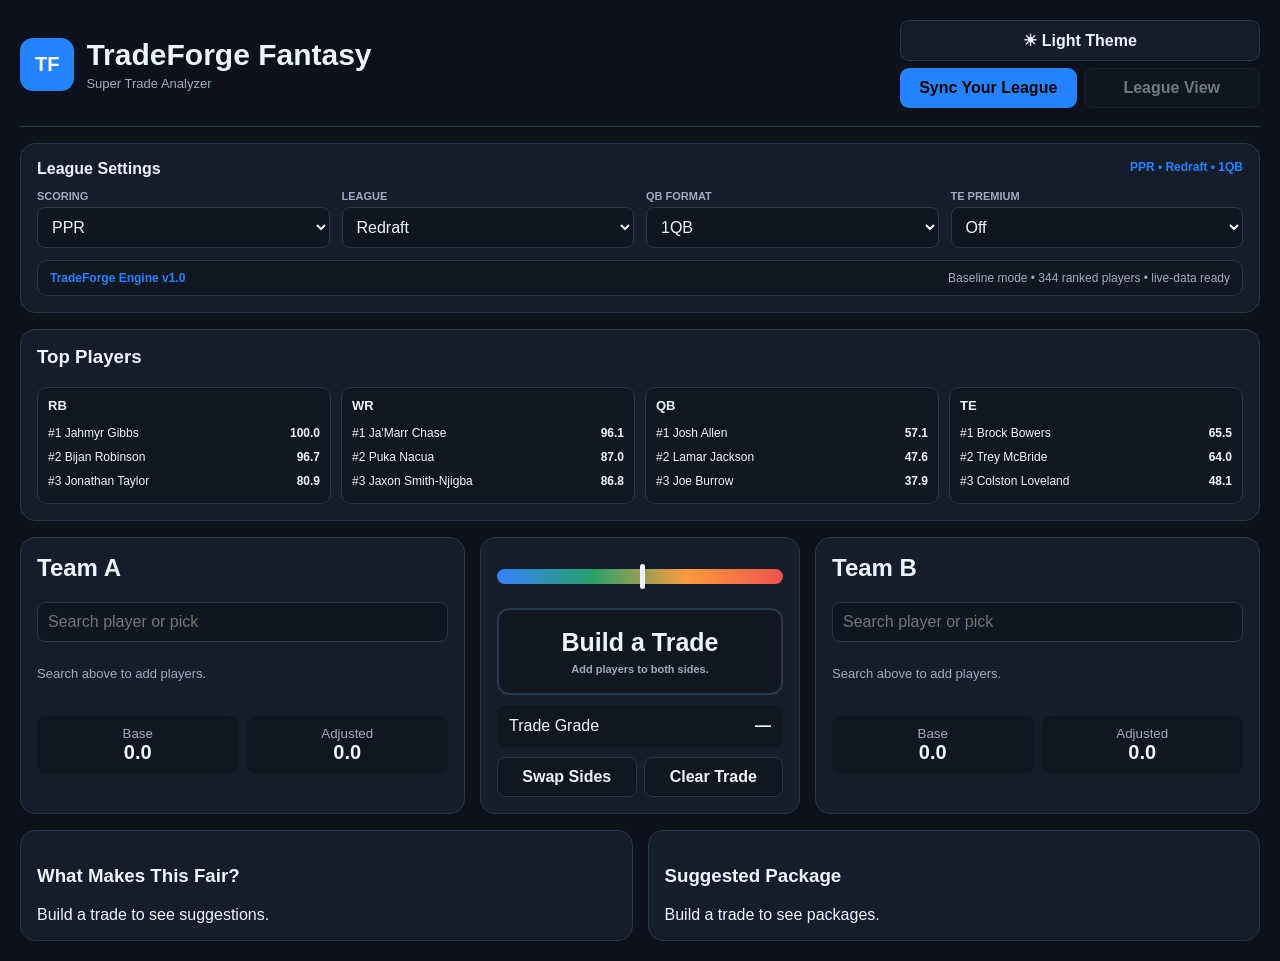
==== my-folder/index.html @ 47eb1f1d "Rename index.html to my-folder/index.html" ====
<!DOCTYPE html>
<html lang="en" data-theme="dark">
<head>
<meta charset="UTF-8">
<meta name="viewport" content="width=device-width,initial-scale=1">
<title>TradeForge Fantasy</title>

<style>
*{box-sizing:border-box}
:root{--bg:#f4f7fb;--card:#fff;--card2:#eef3f9;--text:#142033;--muted:#68778c;--border:#d8e1ee;--blue:#1976ff;--input:#fff;--sync:#fff}
html[data-theme="dark"]{--bg:#0c111b;--card:#151d2a;--card2:#101722;--text:#eef4ff;--muted:#9eabc0;--border:#29364b;--blue:#2583ff;--input:#0f1622;--sync:#000}
body{margin:0;background:var(--bg);color:var(--text);font-family:Arial,sans-serif}
button,input,select{font:inherit}
button{cursor:pointer}
.wrap{max-width:1400px;margin:auto;padding:20px}
header{display:flex;justify-content:space-between;align-items:center;border-bottom:1px solid var(--border);padding-bottom:18px}
.brand{display:flex;align-items:center;gap:12px}
.logo{background:var(--blue);color:#fff;font-weight:900;font-size:20px;padding:15px;border-radius:13px}
h1{margin:0;font-size:30px}
.sub{color:var(--muted);font-size:13px;margin-top:4px}
.header-buttons{display:flex;flex-direction:column;gap:7px;width:360px}
.header-buttons button{padding:10px;border-radius:9px;font-weight:800}
.sync-actions{display:grid;grid-template-columns:1fr 1fr;gap:7px}
#theme-toggle{background:var(--card);color:var(--text);border:1px solid var(--border)}
#sync-button{background:var(--blue);color:var(--sync);border:0}
#league-view-button{background:var(--card);color:var(--text);border:1px solid var(--border)}
#league-view-button:disabled{opacity:.45;cursor:not-allowed}
.card,.team,.result-card{background:var(--card);border:1px solid var(--border);border-radius:15px;padding:16px;margin-top:16px}
.settings{display:grid;grid-template-columns:repeat(4,1fr);gap:12px}
.setting{display:flex;flex-direction:column;gap:5px}
.setting span{font-size:11px;font-weight:800;color:var(--muted)}
select,input{width:100%;padding:10px;border-radius:8px;border:1px solid var(--border);background:var(--input);color:var(--text)}
.settings-title{display:flex;justify-content:space-between;margin-bottom:12px;font-weight:900}
#mode-label{color:var(--blue);font-size:12px}
.engine-strip{display:flex;justify-content:space-between;gap:12px;align-items:center;margin-top:12px;padding:10px 12px;border:1px solid var(--border);border-radius:10px;background:var(--card2);font-size:12px}
.engine-strip strong{color:var(--blue)}
.engine-strip span{color:var(--muted);text-align:right}
.top-grid{display:grid;grid-template-columns:repeat(4,1fr);gap:10px}
.top-box{background:var(--card2);border:1px solid var(--border);border-radius:10px;padding:10px}
.top-box h3{margin:0 0 8px;font-size:13px}
.top-row{display:flex;justify-content:space-between;font-size:12px;padding:5px 0}
.trade-grid{display:grid;grid-template-columns:1fr 320px 1fr;gap:15px;margin-top:16px}
.team{margin-top:0}
.team h2{margin-top:0}
.search-wrap{position:relative}
.results{display:none;position:absolute;left:0;right:0;top:46px;background:var(--card);border:1px solid var(--border);border-radius:9px;z-index:20;max-height:320px;overflow:auto}
.results.show{display:block}
.result-item{padding:9px;border-bottom:1px solid var(--border);cursor:pointer;display:flex;justify-content:space-between;gap:10px}
.result-item:hover{background:var(--card2)}
.player{display:grid;grid-template-columns:1fr auto auto;gap:8px;align-items:center;padding:10px 0;border-bottom:1px solid var(--border)}
.player small,.roster-player small{display:block;color:var(--muted);margin-top:3px}
.remove{border:1px solid var(--border);background:var(--card2);color:var(--text);border-radius:6px}
.totals{display:grid;grid-template-columns:1fr 1fr;gap:8px;margin-top:15px}
.total{background:var(--card2);padding:10px;border-radius:9px;text-align:center}
.total small{display:block;color:var(--muted)}
.total strong{font-size:20px}
.result-card{margin-top:0}
.meter{height:15px;background:linear-gradient(90deg,#3380ff,#26a269,#ff9b3d,#ef5350);border-radius:20px;position:relative;margin:15px 0 24px}
#marker{position:absolute;width:5px;height:25px;background:var(--text);top:-5px;left:50%;border-radius:3px;transition:.2s}
#verdict{padding:18px;text-align:center;font-size:25px;font-weight:900;border:2px solid var(--border);border-radius:12px;background:var(--card2)}
#verdict small{display:block;font-size:11px;color:var(--muted);margin-top:6px}
#verdict.fair{border-color:#22a06b}
#verdict.slight{border-color:#e3a008}
#verdict.adv{border-color:#e87722}
#verdict.major{border-color:#d64545}
.grade{display:flex;justify-content:space-between;padding:12px;background:var(--card2);border-radius:9px;margin-top:10px}
.actions{display:grid;grid-template-columns:1fr 1fr;gap:7px;margin-top:10px}
.actions button,.close{padding:10px;border-radius:8px;border:1px solid var(--border);background:var(--card2);color:var(--text);font-weight:800}
.analysis{display:grid;grid-template-columns:1fr 1fr;gap:15px}
.suggestion{background:var(--card2);border:1px solid var(--border);border-radius:8px;padding:9px;margin-top:7px;font-size:12px}
#sleeper-bar{display:none;border-color:var(--blue)}
.sync-grid{display:grid;grid-template-columns:1fr 1fr;gap:10px;margin-top:12px}
.primary{background:var(--blue);color:#fff;border:0;width:100%;margin-top:10px;padding:10px;border-radius:8px;font-weight:800}
.modal-bg{display:none;position:fixed;inset:0;background:#000b;z-index:100;align-items:center;justify-content:center;padding:15px}
.modal-bg.show{display:flex}
.modal{width:min(550px,100%);background:var(--card);padding:20px;border-radius:15px}
.modal-head{display:flex;justify-content:space-between;gap:10px}
.modal h2{margin-top:0}
#league-wrap{display:none;margin-top:12px}
#status{font-size:12px;color:var(--muted);margin-top:10px}
.page-hidden{display:none!important}
.league-toolbar{display:flex;justify-content:space-between;align-items:center;gap:15px;margin-bottom:16px}
.league-toolbar h2{margin:0}
.league-view-grid{display:grid;grid-template-columns:1fr 1fr;gap:16px}
.roster-card{background:var(--card2);border:1px solid var(--border);border-radius:14px;padding:16px}
.roster-title{display:flex;justify-content:space-between;gap:10px;align-items:flex-start;padding-bottom:12px;border-bottom:1px solid var(--border)}
.roster-title h3{margin:4px 0 0}
.roster-meta{color:var(--muted);font-size:12px}
.roster-list{margin-top:8px}
.roster-player{display:grid;grid-template-columns:1fr auto;gap:10px;align-items:center;padding:11px 0;border-bottom:1px solid var(--border)}
.roster-player:last-child{border-bottom:0}
.roster-value{font-weight:900}
.not-valued{font-size:10px;color:var(--muted)}

@media(max-width:900px){
.trade-grid{grid-template-columns:1fr}
.top-grid,.settings{grid-template-columns:1fr 1fr}
}

@media(max-width:550px){
header{display:block}
.header-buttons{width:100%;margin-top:15px}
.top-grid,.settings,.analysis,.sync-grid,.league-view-grid{grid-template-columns:1fr}
.league-toolbar{display:block}
.league-toolbar button{width:100%;margin-top:12px}
}
</style>
</head>

<body>
<div class="wrap">

<header>
<div class="brand">
<div class="logo">TF</div>
<div>
<h1>TradeForge Fantasy</h1>
<div class="sub">Super Trade Analyzer</div>
</div>
</div>

<div class="header-buttons">
<button id="theme-toggle">☀ Light Theme</button>
<div class="sync-actions">
<button id="sync-button">Sync Your League</button>
<button id="league-view-button" disabled>League View</button>
</div>
</div>
</header>

<main id="analyzer-page">

<section class="card">

<div class="settings-title">
<span>League Settings</span>
<span id="mode-label"></span>
</div>

<div class="settings">

<label class="setting">
<span>SCORING</span>
<select id="scoring">
<option value="ppr">PPR</option>
<option value="half">0.5 PPR</option>
<option value="standard">No PPR</option>
</select>
</label>

<label class="setting">
<span>LEAGUE</span>
<select id="league">
<option value="redraft">Redraft</option>
<option value="keeper">Keeper</option>
<option value="dynasty">Dynasty</option>
</select>
</label>

<label class="setting">
<span>QB FORMAT</span>
<select id="qb">
<option value="oneqb">1QB</option>
<option value="superflex">Superflex</option>
</select>
</label>

<label class="setting">
<span>TE PREMIUM</span>
<select id="tep">
<option value="off">Off</option>
<option value="half">+0.5 PPR</option>
<option value="full">+1.0 PPR</option>
</select>
</label>

</div>

<div class="engine-strip">
<strong>TradeForge Engine v1.0</strong>
<span id="engine-status">Baseline mode</span>
</div>

</section>

<section id="sleeper-bar" class="card">

<strong id="sleeper-name">Sleeper League</strong>
<div id="sleeper-info" class="sub"></div>

<div class="sync-grid">

<label class="setting">
<span>TEAM A ROSTER</span>
<select id="roster-a"></select>
</label>

<label class="setting">
<span>TEAM B ROSTER</span>
<select id="roster-b"></select>
</label>

</div>

<button id="disconnect" class="close" style="margin-top:10px">
Disconnect Sleeper
</button>

</section>

<section class="card">

<h3 style="margin-top:0">Top Players</h3>

<div class="top-grid">
<div class="top-box"><h3>RB</h3><div id="top-rb"></div></div>
<div class="top-box"><h3>WR</h3><div id="top-wr"></div></div>
<div class="top-box"><h3>QB</h3><div id="top-qb"></div></div>
<div class="top-box"><h3>TE</h3><div id="top-te"></div></div>
</div>

</section>

<div class="trade-grid">

<section class="team">

<h2>Team A</h2>

<div class="search-wrap">
<input id="search-a" placeholder="Search player or pick" autocomplete="off">
<div id="results-a" class="results"></div>
</div>

<div id="team-a"></div>

<div class="totals">
<div class="total">
<small>Base</small>
<strong id="base-a">0.0</strong>
</div>

<div class="total">
<small>Adjusted</small>
<strong id="adj-a">0.0</strong>
</div>
</div>

</section>

<section class="result-card">

<div class="meter">
<div id="marker"></div>
</div>

<div id="verdict">
Build a Trade
<small>Add players to both sides.</small>
</div>

<div class="grade">
<span>Trade Grade</span>
<strong id="grade">—</strong>
</div>

<div class="actions">
<button id="swap">Swap Sides</button>
<button id="clear">Clear Trade</button>
</div>

</section>

<section class="team">

<h2>Team B</h2>

<div class="search-wrap">
<input id="search-b" placeholder="Search player or pick" autocomplete="off">
<div id="results-b" class="results"></div>
</div>

<div id="team-b"></div>

<div class="totals">
<div class="total">
<small>Base</small>
<strong id="base-b">0.0</strong>
</div>

<div class="total">
<small>Adjusted</small>
<strong id="adj-b">0.0</strong>
</div>
</div>

</section>

</div>

<div class="analysis">

<section class="card">
<h3>What Makes This Fair?</h3>
<div id="fair">Build a trade to see suggestions.</div>
</section>

<section class="card">
<h3>Suggested Package</h3>
<div id="packages">Build a trade to see packages.</div>
</section>

</div>

</main>

<main id="league-page" class="page-hidden">

<section class="card">

<div class="league-toolbar">

<div>
<h2>League View</h2>
<div id="league-page-name" class="sub"></div>
</div>

<button id="back-to-analyzer" class="close">
← Back to Trade Analyzer
</button>

</div>

<div class="league-view-grid">

<section class="roster-card">

<div class="roster-title">

<div>
<div class="roster-meta">YOUR TEAM</div>
<h3 id="my-team-name">Your Team</h3>
</div>

<div id="my-team-meta" class="roster-meta"></div>

</div>

<div id="my-team-roster" class="roster-list"></div>

</section>

<section class="roster-card">

<label class="setting">
<span>COMPARE WITH TEAM</span>
<select id="opponent-select"></select>
</label>

<div class="roster-title" style="margin-top:15px">

<div>
<div class="roster-meta">OTHER TEAM</div>
<h3 id="opponent-team-name">Team</h3>
</div>

<div id="opponent-team-meta" class="roster-meta"></div>

</div>

<div id="opponent-team-roster" class="roster-list"></div>

</section>

</div>

</section>

</main>

</div>

<div id="modal" class="modal-bg">

<div class="modal">

<div class="modal-head">

<div>
<h2>Sync Your Sleeper League</h2>
<div class="sub">
Enter your Sleeper username. No password is needed.
</div>
</div>

<button id="modal-close" class="close">×</button>

</div>

<input
id="username"
placeholder="Sleeper username"
autocomplete="off"
>

<button id="find-leagues" class="primary">
Find My Leagues
</button>

<div id="league-wrap">

<select id="league-picker"></select>

<button id="connect-league" class="primary">
Sync Selected League
</button>

</div>

<div id="status" aria-live="polite"></div>

</div>

</div>

<script>

let teamA=[];
let teamB=[];

let scoringMode="ppr";
let leagueMode="redraft";
let qbMode="oneqb";
let tePremiumMode="off";

let sleeperUser=null;
let syncedLeague=null;
let syncedRosters=[];
let syncedUsers=[];
let sleeperPlayers={};
let rosterA="";
let rosterB="";

let sleeperTrendMarket={};
let sleeperIdByName={};

const SUPERSTAR_FACTOR=1.25;

const PACKAGE_WEIGHTS=[
1.00,
0.95,
0.90,
0.85,
0.80,
0.80,
0.80,
0.80
];

const multipliers={
RB:{ppr:1,half:.98,standard:.95},
WR:{ppr:1,half:.96,standard:.91},
TE:{ppr:1,half:.95,standard:.89},
QB:{ppr:1,half:1,standard:1},
K:{ppr:1,half:1,standard:1},
DST:{ppr:1,half:1,standard:1}
};


/* =========================================================
   PLAYER DATABASE
   ========================================================= */

const playerDatabase = [

{ rank: 1, pos: "RB", name: "Jahmyr Gibbs", redraft: 100.0, keeper: 100.0, dynasty: 100.0 },
{ rank: 2, pos: "RB", name: "Bijan Robinson", redraft: 96.7, keeper: 97.9, dynasty: 100.0 },
{ rank: 3, pos: "WR", name: "Ja'Marr Chase", redraft: 96.1, keeper: 96.7, dynasty: 97.7 },
{ rank: 4, pos: "WR", name: "Puka Nacua", redraft: 87.0, keeper: 83.4, dynasty: 76.8 },
{ rank: 5, pos: "WR", name: "Jaxon Smith-Njigba", redraft: 86.8, keeper: 88.0, dynasty: 90.1 },
{ rank: 6, pos: "WR", name: "Amon-Ra St. Brown", redraft: 86.2, keeper: 81.6, dynasty: 73.0 },
{ rank: 7, pos: "RB", name: "Jonathan Taylor", redraft: 80.9, keeper: 72.3, dynasty: 56.4 },
{ rank: 8, pos: "RB", name: "Christian McCaffrey", redraft: 80.4, keeper: 67.9, dynasty: 44.8 },
{ rank: 9, pos: "WR", name: "CeeDee Lamb", redraft: 78.0, keeper: 72.3, dynasty: 61.7 },
{ rank: 10, pos: "WR", name: "Justin Jefferson", redraft: 77.8, keeper: 72.8, dynasty: 63.4 },
{ rank: 11, pos: "RB", name: "James Cook III", redraft: 73.4, keeper: 67.8, dynasty: 57.4 },
{ rank: 12, pos: "RB", name: "Chase Brown", redraft: 73.0, keeper: 64.6, dynasty: 49.0 },
{ rank: 13, pos: "RB", name: "Ashton Jeanty", redraft: 70.5, keeper: 68.0, dynasty: 63.5 },
{ rank: 14, pos: "RB", name: "Kenneth Walker III", redraft: 69.0, keeper: 62.6, dynasty: 50.7 },
{ rank: 15, pos: "RB", name: "De'Von Achane", redraft: 66.4, keeper: 63.8, dynasty: 58.9 },
{ rank: 16, pos: "RB", name: "Saquon Barkley", redraft: 66.3, keeper: 58.4, dynasty: 43.6 },
{ rank: 17, pos: "RB", name: "Omarion Hampton", redraft: 65.6, keeper: 64.0, dynasty: 61.0 },
{ rank: 18, pos: "TE", name: "Brock Bowers", redraft: 65.5, keeper: 67.5, dynasty: 71.1 },
{ rank: 19, pos: "WR", name: "Drake London", redraft: 64.2, keeper: 61.0, dynasty: 55.1 },
{ rank: 20, pos: "TE", name: "Trey McBride", redraft: 64.0, keeper: 63.4, dynasty: 62.4 },
{ rank: 21, pos: "RB", name: "Derrick Henry", redraft: 63.5, keeper: 51.5, dynasty: 29.1 },
{ rank: 22, pos: "WR", name: "Nico Collins", redraft: 62.4, keeper: 57.3, dynasty: 47.9 },
{ rank: 23, pos: "WR", name: "George Pickens", redraft: 62.0, keeper: 58.3, dynasty: 51.4 },
{ rank: 24, pos: "WR", name: "Chris Olave", redraft: 60.3, keeper: 55.9, dynasty: 47.8 },
{ rank: 25, pos: "WR", name: "Malik Nabers", redraft: 57.7, keeper: 59.6, dynasty: 63.0 },
{ rank: 26, pos: "WR", name: "DeVonta Smith", redraft: 57.3, keeper: 53.3, dynasty: 45.8 },
{ rank: 27, pos: "QB", name: "Josh Allen", redraft: 57.1, keeper: 59.1, dynasty: 62.7 },
{ rank: 28, pos: "WR", name: "Zay Flowers", redraft: 56.6, keeper: 53.0, dynasty: 46.3 },
{ rank: 29, pos: "RB", name: "Jeremiyah Love", redraft: 54.9, keeper: 57.5, dynasty: 62.2 },
{ rank: 30, pos: "WR", name: "Rashee Rice", redraft: 53.1, keeper: 45.9, dynasty: 32.5 },
{ rank: 31, pos: "RB", name: "Javonte Williams", redraft: 52.7, keeper: 45.7, dynasty: 32.8 },
{ rank: 32, pos: "RB", name: "Breece Hall", redraft: 51.6, keeper: 49.7, dynasty: 46.1 },
{ rank: 33, pos: "WR", name: "A.J. Brown", redraft: 49.9, keeper: 43.8, dynasty: 32.5 },
{ rank: 34, pos: "RB", name: "Kyren Williams", redraft: 49.5, keeper: 43.4, dynasty: 32.0 },
{ rank: 35, pos: "WR", name: "Ladd McConkey", redraft: 49.3, keeper: 48.3, dynasty: 46.4 },
{ rank: 36, pos: "WR", name: "Tee Higgins", redraft: 48.9, keeper: 43.5, dynasty: 33.6 },
{ rank: 37, pos: "RB", name: "Travis Etienne Jr.", redraft: 48.7, keeper: 41.1, dynasty: 27.1 },
{ rank: 38, pos: "WR", name: "Garrett Wilson", redraft: 48.2, keeper: 47.5, dynasty: 46.1 },
{ rank: 39, pos: "WR", name: "Emeka Egbuka", redraft: 48.2, keeper: 48.6, dynasty: 49.3 },
{ rank: 40, pos: "TE", name: "Colston Loveland", redraft: 48.1, keeper: 49.4, dynasty: 51.7 },
{ rank: 41, pos: "WR", name: "Tetairoa McMillan", redraft: 48.0, keeper: 48.4, dynasty: 49.1 },
{ rank: 42, pos: "QB", name: "Lamar Jackson", redraft: 47.6, keeper: 47.0, dynasty: 45.9 },
{ rank: 43, pos: "RB", name: "D'Andre Swift", redraft: 44.5, keeper: 38.8, dynasty: 28.2 },
{ rank: 44, pos: "RB", name: "Cam Skattebo", redraft: 43.6, keeper: 39.2, dynasty: 31.1 },
{ rank: 45, pos: "WR", name: "Jaylen Waddle", redraft: 43.5, keeper: 39.9, dynasty: 33.2 },
{ rank: 46, pos: "WR", name: "Luther Burden III", redraft: 42.2, keeper: 43.4, dynasty: 45.7 },
{ rank: 47, pos: "WR", name: "DJ Moore", redraft: 41.2, keeper: 35.2, dynasty: 24.2 },
{ rank: 48, pos: "TE", name: "Tyler Warren", redraft: 41.0, keeper: 42.9, dynasty: 46.5 },
{ rank: 49, pos: "RB", name: "Bucky Irving", redraft: 40.7, keeper: 37.2, dynasty: 30.7 },
{ rank: 50, pos: "RB", name: "David Montgomery", redraft: 40.3, keeper: 33.6, dynasty: 21.3 },
{ rank: 51, pos: "RB", name: "Quinshon Judkins", redraft: 39.3, keeper: 40.3, dynasty: 42.2 },
{ rank: 52, pos: "QB", name: "Joe Burrow", redraft: 37.9, keeper: 39.6, dynasty: 42.7 },
{ rank: 53, pos: "WR", name: "Christian Watson", redraft: 37.8, keeper: 34.3, dynasty: 27.9 },
{ rank: 54, pos: "WR", name: "Davante Adams", redraft: 37.5, keeper: 30.5, dynasty: 17.4 },
{ rank: 55, pos: "WR", name: "Jameson Williams", redraft: 37.4, keeper: 35.1, dynasty: 30.8 },
{ rank: 56, pos: "RB", name: "Jadarian Price", redraft: 37.3, keeper: 39.6, dynasty: 43.9 },
{ rank: 57, pos: "QB", name: "Caleb Williams", redraft: 35.7, keeper: 38.7, dynasty: 44.2 },
{ rank: 58, pos: "RB", name: "Bhayshul Tuten", redraft: 35.4, keeper: 32.1, dynasty: 26.0 },
{ rank: 59, pos: "WR", name: "Mike Evans", redraft: 35.4, keeper: 29.1, dynasty: 17.4 },
{ rank: 60, pos: "WR", name: "Parker Washington", redraft: 34.6, keeper: 34.1, dynasty: 33.3 },
{ rank: 61, pos: "WR", name: "Rome Odunze", redraft: 34.6, keeper: 34.3, dynasty: 33.8 },
{ rank: 62, pos: "QB", name: "Drake Maye", redraft: 34.0, keeper: 38.6, dynasty: 47.2 },
{ rank: 63, pos: "QB", name: "Jalen Hurts", redraft: 33.9, keeper: 32.5, dynasty: 29.8 },
{ rank: 64, pos: "WR", name: "Terry McLaurin", redraft: 33.6, keeper: 27.8, dynasty: 16.9 },
{ rank: 65, pos: "QB", name: "Jayden Daniels", redraft: 33.4, keeper: 34.9, dynasty: 37.8 },
{ rank: 66, pos: "TE", name: "Tucker Kraft", redraft: 33.0, keeper: 33.0, dynasty: 33.0 },
{ rank: 67, pos: "WR", name: "Carnell Tate", redraft: 31.6, keeper: 35.9, dynasty: 43.9 },
{ rank: 68, pos: "WR", name: "Marvin Harrison Jr.", redraft: 31.4, keeper: 30.0, dynasty: 27.3 },
{ rank: 69, pos: "RB", name: "TreVeyon Henderson", redraft: 30.6, keeper: 30.4, dynasty: 29.9 },
{ rank: 70, pos: "QB", name: "Justin Herbert", redraft: 30.1, keeper: 31.9, dynasty: 35.3 },
{ rank: 71, pos: "RB", name: "Rhamondre Stevenson", redraft: 29.0, keeper: 25.2, dynasty: 18.2 },
{ rank: 72, pos: "QB", name: "Trevor Lawrence", redraft: 28.4, keeper: 30.6, dynasty: 34.6 },
{ rank: 73, pos: "RB", name: "Josh Jacobs", redraft: 28.0, keeper: 23.2, dynasty: 14.2 },
{ rank: 74, pos: "TE", name: "Sam LaPorta", redraft: 27.8, keeper: 27.5, dynasty: 26.9 },
{ rank: 75, pos: "QB", name: "Dak Prescott", redraft: 27.8, keeper: 26.2, dynasty: 23.1 },
{ rank: 76, pos: "QB", name: "Jaxson Dart", redraft: 27.7, keeper: 28.5, dynasty: 30.0 },
{ rank: 77, pos: "TE", name: "George Kittle", redraft: 27.6, keeper: 23.6, dynasty: 16.3 },
{ rank: 78, pos: "WR", name: "Brian Thomas Jr.", redraft: 27.5, keeper: 26.9, dynasty: 25.8 },
{ rank: 79, pos: "WR", name: "Wan'Dale Robinson", redraft: 27.5, keeper: 23.6, dynasty: 16.5 },
{ rank: 80, pos: "RB", name: "Jaylen Warren", redraft: 27.4, keeper: 23.5, dynasty: 16.4 },
{ rank: 81, pos: "TE", name: "Kyle Pitts Sr.", redraft: 27.1, keeper: 26.1, dynasty: 24.1 },
{ rank: 82, pos: "TE", name: "Isaiah Likely", redraft: 26.6, keeper: 24.2, dynasty: 19.8 },
{ rank: 83, pos: "WR", name: "De'Zhaun Stribling", redraft: 26.5, keeper: 24.6, dynasty: 21.0 },
{ rank: 84, pos: "WR", name: "Chris Godwin Jr.", redraft: 26.3, keeper: 22.6, dynasty: 15.6 },
{ rank: 85, pos: "WR", name: "Jakobi Meyers", redraft: 26.1, keeper: 21.6, dynasty: 13.2 },
{ rank: 86, pos: "WR", name: "DK Metcalf", redraft: 25.9, keeper: 22.9, dynasty: 17.2 },
{ rank: 87, pos: "TE", name: "Harold Fannin Jr.", redraft: 25.9, keeper: 26.7, dynasty: 28.2 },
{ rank: 88, pos: "WR", name: "Makai Lemon", redraft: 25.5, keeper: 26.4, dynasty: 28.1 },
{ rank: 89, pos: "WR", name: "Alec Pierce", redraft: 25.4, keeper: 23.8, dynasty: 20.8 },
{ rank: 90, pos: "WR", name: "Rashid Shaheed", redraft: 25.1, keeper: 20.6, dynasty: 12.1 },
{ rank: 91, pos: "QB", name: "Bo Nix", redraft: 25.0, keeper: 26.2, dynasty: 28.3 },
{ rank: 92, pos: "WR", name: "Jayden Reed", redraft: 24.4, keeper: 21.6, dynasty: 16.4 },
{ rank: 93, pos: "RB", name: "Zach Charbonnet", redraft: 24.3, keeper: 21.4, dynasty: 16.1 },
{ rank: 94, pos: "WR", name: "Quentin Johnston", redraft: 24.2, keeper: 21.9, dynasty: 17.7 },
{ rank: 95, pos: "WR", name: "Matthew Golden", redraft: 24.1, keeper: 23.4, dynasty: 22.0 },
{ rank: 96, pos: "WR", name: "Jordan Addison", redraft: 23.9, keeper: 22.4, dynasty: 19.7 },
{ rank: 97, pos: "WR", name: "Romeo Doubs", redraft: 23.8, keeper: 20.2, dynasty: 13.6 },
{ rank: 98, pos: "TE", name: "Dalton Kincaid", redraft: 23.5, keeper: 21.5, dynasty: 17.9 },
{ rank: 99, pos: "QB", name: "Brock Purdy", redraft: 23.5, keeper: 25.0, dynasty: 27.8 },
{ rank: 100, pos: "TE", name: "Jake Ferguson", redraft: 23.4, keeper: 20.2, dynasty: 14.4 },
{ rank: 101, pos: "WR", name: "Josh Downs", redraft: 23.1, keeper: 21.2, dynasty: 17.7 },
{ rank: 102, pos: "RB", name: "Jordan Mason", redraft: 23.1, keeper: 20.0, dynasty: 14.3 },
{ rank: 103, pos: "WR", name: "Stefon Diggs", redraft: 22.9, keeper: 19.1, dynasty: 12.1 },
{ rank: 104, pos: "WR", name: "Courtland Sutton", redraft: 22.9, keeper: 20.0, dynasty: 14.6 },
{ rank: 105, pos: "WR", name: "KC Concepcion Jr.", redraft: 22.9, keeper: 24.6, dynasty: 27.9 },
{ rank: 106, pos: "QB", name: "Patrick Mahomes", redraft: 22.9, keeper: 24.7, dynasty: 28.0 },
{ rank: 107, pos: "RB", name: "Blake Corum", redraft: 22.8, keeper: 21.6, dynasty: 19.4 },
{ rank: 108, pos: "WR", name: "Denzel Boston", redraft: 22.3, keeper: 21.1, dynasty: 19.0 },
{ rank: 109, pos: "WR", name: "Jalen McMillan", redraft: 21.8, keeper: 18.9, dynasty: 13.5 },
{ rank: 110, pos: "RB", name: "Jonathon Brooks", redraft: 21.7, keeper: 20.7, dynasty: 18.9 },
{ rank: 111, pos: "WR", name: "Michael Pittman Jr.", redraft: 21.7, keeper: 19.7, dynasty: 16.1 },
{ rank: 112, pos: "WR", name: "Xavier Worthy", redraft: 21.6, keeper: 19.3, dynasty: 14.9 },
{ rank: 113, pos: "RB", name: "Chuba Hubbard", redraft: 21.5, keeper: 19.9, dynasty: 16.9 },
{ rank: 114, pos: "RB", name: "RJ Harvey", redraft: 21.5, keeper: 19.9, dynasty: 16.9 },
{ rank: 115, pos: "WR", name: "Jordyn Tyson", redraft: 21.5, keeper: 24.8, dynasty: 31.0 },
{ rank: 116, pos: "QB", name: "Jordan Love", redraft: 21.5, keeper: 22.4, dynasty: 24.2 },
{ rank: 117, pos: "RB", name: "Tony Pollard", redraft: 20.7, keeper: 17.8, dynasty: 12.3 },
{ rank: 118, pos: "QB", name: "Jared Goff", redraft: 20.6, keeper: 20.1, dynasty: 19.3 },
{ rank: 119, pos: "RB", name: "Kenny Gainwell", redraft: 20.4, keeper: 17.9, dynasty: 13.4 },
{ rank: 120, pos: "QB", name: "Matthew Stafford", redraft: 20.1, keeper: 17.8, dynasty: 13.6 },
{ rank: 121, pos: "QB", name: "Baker Mayfield", redraft: 20.1, keeper: 19.9, dynasty: 19.4 },
{ rank: 122, pos: "RB", name: "Rico Dowdle", redraft: 19.5, keeper: 18.0, dynasty: 15.1 },
{ rank: 123, pos: "WR", name: "Michael Wilson", redraft: 18.5, keeper: 19.7, dynasty: 21.9 },
{ rank: 124, pos: "RB", name: "MarShawn Lloyd", redraft: 18.3, keeper: 17.0, dynasty: 14.6 },
{ rank: 125, pos: "TE", name: "T.J. Hockenson", redraft: 17.8, keeper: 15.6, dynasty: 11.6 },
{ rank: 126, pos: "RB", name: "Jacory Croskey-Merritt", redraft: 17.6, keeper: 17.3, dynasty: 16.8 },
{ rank: 127, pos: "TE", name: "Dallas Goedert", redraft: 17.2, keeper: 15.7, dynasty: 12.8 },
{ rank: 128, pos: "RB", name: "Rachaad White", redraft: 17.1, keeper: 15.3, dynasty: 11.9 },
{ rank: 129, pos: "RB", name: "J.K. Dobbins", redraft: 16.9, keeper: 16.2, dynasty: 14.8 },
{ rank: 130, pos: "QB", name: "C.J. Stroud", redraft: 16.4, keeper: 17.1, dynasty: 18.5 },
{ rank: 131, pos: "WR", name: "Jalen Coker", redraft: 15.9, keeper: 17.2, dynasty: 19.6 },
{ rank: 132, pos: "RB", name: "Chris Rodriguez Jr.", redraft: 15.4, keeper: 14.2, dynasty: 11.9 },
{ rank: 133, pos: "RB", name: "Jonah Coleman", redraft: 15.0, keeper: 15.3, dynasty: 16.0 },
{ rank: 134, pos: "RB", name: "Tyler Allgeier", redraft: 14.8, keeper: 14.4, dynasty: 13.6 },
{ rank: 135, pos: "RB", name: "Kyle Monangai", redraft: 14.6, keeper: 15.8, dynasty: 17.9 },
{ rank: 136, pos: "RB", name: "Keaton Mitchell", redraft: 14.6, keeper: 13.6, dynasty: 11.8 },
{ rank: 137, pos: "QB", name: "Fernando Mendoza", redraft: 14.5, keeper: 17.9, dynasty: 24.3 },
{ rank: 138, pos: "RB", name: "Tyjae Spears", redraft: 14.4, keeper: 13.4, dynasty: 11.4 },
{ rank: 139, pos: "RB", name: "Woody Marks", redraft: 12.8, keeper: 12.9, dynasty: 13.1 },
{ rank: 140, pos: "TE", name: "Juwan Johnson", redraft: 12.7, keeper: 12.6, dynasty: 12.3 },
{ rank: 141, pos: "RB", name: "Tank Bigsby", redraft: 12.0, keeper: 11.8, dynasty: 11.3 },
{ rank: 142, pos: "TE", name: "Travis Kelce", redraft: 11.6, keeper: 11.5, dynasty: 11.2 },
{ rank: 143, pos: "RB", name: "Emmett Johnson", redraft: 11.6, keeper: 12.2, dynasty: 13.3 },
{ rank: 144, pos: "RB", name: "Aaron Jones Sr.", redraft: 11.3, keeper: 10.8, dynasty: 9.9 },
{ rank: 145, pos: "RB", name: "Mike Washington Jr.", redraft: 11.3, keeper: 12.7, dynasty: 15.4 },
{ rank: 146, pos: "RB", name: "Kaelon Black", redraft: 11.1, keeper: 13.1, dynasty: 16.9 },
{ rank: 147, pos: "WR", name: "Adonai Mitchell", redraft: 11.1, keeper: 11.3, dynasty: 11.7 },
{ rank: 148, pos: "WR", name: "Tre Tucker", redraft: 10.9, keeper: 11.0, dynasty: 11.1 },
{ rank: 149, pos: "WR", name: "Deebo Samuel", redraft: 10.7, keeper: 10.6, dynasty: 10.3 },
{ rank: 150, pos: "WR", name: "Khalil Shakir", redraft: 10.6, keeper: 11.5, dynasty: 13.2 },
{ rank: 151, pos: "WR", name: "Jayden Higgins", redraft: 10.6, keeper: 12.0, dynasty: 13.6 },
{ rank: 152, pos: "TE", name: "Mark Andrews", redraft: 10.5, keeper: 11.0, dynasty: 12.0 },
{ rank: 153, pos: "DST", name: "Los Angeles Rams DST", redraft: 10.5, keeper: 8.9, dynasty: 5.8 },
{ rank: 154, pos: "RB", name: "Ray Davis", redraft: 10.1, keeper: 9.9, dynasty: 9.5 },
{ rank: 155, pos: "RB", name: "Brian Robinson Jr.", redraft: 10.0, keeper: 9.9, dynasty: 9.7 },
{ rank: 156, pos: "DST", name: "Houston Texans DST", redraft: 10.0, keeper: 8.4, dynasty: 5.5 },
{ rank: 157, pos: "K", name: "Brandon Aubrey", redraft: 10.0, keeper: 8.4, dynasty: 5.5 },
{ rank: 158, pos: "RB", name: "Alvin Kamara", redraft: 9.6, keeper: 8.6, dynasty: 6.8 },
{ rank: 159, pos: "DST", name: "Seattle Seahawks DST", redraft: 9.6, keeper: 8.1, dynasty: 5.3 },
{ rank: 160, pos: "QB", name: "Tyler Shough", redraft: 9.5, keeper: 13.6, dynasty: 21.2 },
{ rank: 161, pos: "DST", name: "Denver Broncos DST", redraft: 9.2, keeper: 7.8, dynasty: 5.1 },
{ rank: 162, pos: "WR", name: "Keenan Allen", redraft: 9.0, keeper: 8.1, dynasty: 6.4 },
{ rank: 163, pos: "RB", name: "Braelon Allen", redraft: 8.9, keeper: 9.9, dynasty: 11.9 },
{ rank: 164, pos: "WR", name: "Devaughn Vele", redraft: 8.8, keeper: 8.3, dynasty: 7.4 },
{ rank: 165, pos: "RB", name: "Dylan Sampson", redraft: 8.7, keeper: 9.6, dynasty: 11.3 },
{ rank: 166, pos: "WR", name: "Ricky Pearsall", redraft: 8.7, keeper: 9.2, dynasty: 9.9 },
{ rank: 167, pos: "QB", name: "Kyler Murray", redraft: 8.6, keeper: 10.2, dynasty: 13.1 },
{ rank: 168, pos: "QB", name: "Malik Willis", redraft: 8.6, keeper: 10.2, dynasty: 13.2 },
{ rank: 169, pos: "WR", name: "Kayshon Boutte", redraft: 8.6, keeper: 10.0, dynasty: 12.7 },
{ rank: 170, pos: "WR", name: "Dontayvion Wicks", redraft: 8.5, keeper: 9.6, dynasty: 11.6 },
{ rank: 171, pos: "WR", name: "Ja'Kobi Lane", redraft: 8.4, keeper: 11.1, dynasty: 16.2 },
{ rank: 172, pos: "QB", name: "Bryce Young", redraft: 8.3, keeper: 10.9, dynasty: 15.6 },
{ rank: 173, pos: "TE", name: "Terrance Ferguson", redraft: 8.2, keeper: 10.3, dynasty: 14.3 },
{ rank: 174, pos: "WR", name: "Pat Bryant", redraft: 8.0, keeper: 9.5, dynasty: 12.2 },
{ rank: 175, pos: "QB", name: "Jacoby Brissett", redraft: 8.0, keeper: 8.0, dynasty: 7.9 },
{ rank: 176, pos: "WR", name: "Tre' Harris", redraft: 7.9, keeper: 9.1, dynasty: 11.4 },
{ rank: 177, pos: "TE", name: "Hunter Henry", redraft: 7.8, keeper: 8.4, dynasty: 9.6 },
{ rank: 178, pos: "WR", name: "Ryan Flournoy", redraft: 7.7, keeper: 7.8, dynasty: 8.0 },
{ rank: 179, pos: "RB", name: "Nicholas Singleton", redraft: 7.6, keeper: 9.0, dynasty: 11.5 },
{ rank: 180, pos: "RB", name: "Najee Harris", redraft: 7.5, keeper: 7.2, dynasty: 6.6 },
{ rank: 181, pos: "K", name: "Cameron Dicker", redraft: 7.5, keeper: 6.3, dynasty: 4.1 },
{ rank: 182, pos: "WR", name: "Elijah Sarratt", redraft: 7.5, keeper: 8.4, dynasty: 9.6 },
{ rank: 183, pos: "WR", name: "Jalen Nailor", redraft: 7.4, keeper: 8.3, dynasty: 9.9 },
{ rank: 184, pos: "WR", name: "Omar Cooper Jr.", redraft: 7.3, keeper: 10.7, dynasty: 16.9 },
{ rank: 185, pos: "WR", name: "Malachi Fields", redraft: 7.2, keeper: 10.0, dynasty: 15.3 },
{ rank: 186, pos: "DST", name: "Philadelphia Eagles DST", redraft: 7.2, keeper: 6.1, dynasty: 4.0 },
{ rank: 187, pos: "QB", name: "Daniel Jones", redraft: 7.1, keeper: 9.3, dynasty: 13.3 },
{ rank: 188, pos: "TE", name: "Dalton Schultz", redraft: 6.9, keeper: 7.8, dynasty: 9.4 },
{ rank: 189, pos: "QB", name: "Sam Darnold", redraft: 6.9, keeper: 10.1, dynasty: 16.1 },
{ rank: 190, pos: "RB", name: "George Holani", redraft: 6.8, keeper: 7.0, dynasty: 7.4 },
{ rank: 191, pos: "DST", name: "Baltimore Ravens DST", redraft: 6.8, keeper: 5.7, dynasty: 3.7 },
{ rank: 192, pos: "RB", name: "Malik Davis", redraft: 6.7, keeper: 7.0, dynasty: 7.5 },
{ rank: 193, pos: "RB", name: "Demond Claiborne", redraft: 6.6, keeper: 7.6, dynasty: 9.5 },
{ rank: 194, pos: "RB", name: "Trey Benson", redraft: 6.6, keeper: 4.8, dynasty: 2.7 },
{ rank: 195, pos: "K", name: "Chris Boswell", redraft: 6.5, keeper: 5.5, dynasty: 3.6 },
{ rank: 196, pos: "WR", name: "Chris Bell", redraft: 6.3, keeper: 9.7, dynasty: 16.1 },
{ rank: 197, pos: "WR", name: "Jerry Jeudy", redraft: 6.3, keeper: 7.2, dynasty: 8.9 },
{ rank: 198, pos: "TE", name: "Kenyon Sadiq", redraft: 6.2, keeper: 11.1, dynasty: 20.1 },
{ rank: 199, pos: "TE", name: "Chig Okonkwo", redraft: 6.1, keeper: 7.8, dynasty: 11.0 },
{ rank: 200, pos: "TE", name: "David Njoku", redraft: 6.1, keeper: 6.4, dynasty: 6.8 },
{ rank: 201, pos: "TE", name: "Brenton Strange", redraft: 6.0, keeper: 8.9, dynasty: 14.3 },
{ rank: 202, pos: "K", name: "Ka'imi Fairbairn", redraft: 6.0, keeper: 5.1, dynasty: 3.3 },
{ rank: 203, pos: "TE", name: "AJ Barner", redraft: 5.9, keeper: 8.0, dynasty: 12.0 },
{ rank: 204, pos: "RB", name: "Tyrone Tracy Jr.", redraft: 5.8, keeper: 6.7, dynasty: 8.3 },
{ rank: 205, pos: "DST", name: "Green Bay Packers DST", redraft: 5.8, keeper: 4.9, dynasty: 3.2 },
{ rank: 206, pos: "RB", name: "Sean Tucker", redraft: 5.7, keeper: 6.5, dynasty: 8.0 },
{ rank: 207, pos: "RB", name: "Kimani Vidal", redraft: 5.6, keeper: 6.5, dynasty: 8.3 },
{ rank: 208, pos: "WR", name: "Cyrus Allen", redraft: 5.5, keeper: 7.9, dynasty: 12.3 },
{ rank: 209, pos: "WR", name: "Calvin Ridley", redraft: 5.5, keeper: 5.3, dynasty: 5.0 },
{ rank: 210, pos: "QB", name: "Cam Ward", redraft: 5.5, keeper: 9.5, dynasty: 16.9 },
{ rank: 211, pos: "TE", name: "Eli Stowers", redraft: 5.5, keeper: 9.0, dynasty: 13.3 },
{ rank: 212, pos: "WR", name: "Jaylin Noel", redraft: 5.4, keeper: 7.2, dynasty: 10.5 },
{ rank: 213, pos: "DST", name: "Los Angeles Chargers DST", redraft: 5.4, keeper: 4.6, dynasty: 3.0 },
{ rank: 214, pos: "WR", name: "Caleb Douglas", redraft: 5.3, keeper: 8.4, dynasty: 14.2 },
{ rank: 215, pos: "QB", name: "Geno Smith", redraft: 5.3, keeper: 5.5, dynasty: 5.9 },
{ rank: 216, pos: "WR", name: "Malik Washington", redraft: 5.2, keeper: 7.5, dynasty: 11.9 },
{ rank: 217, pos: "DST", name: "Pittsburgh Steelers DST", redraft: 5.2, keeper: 4.4, dynasty: 2.9 },
{ rank: 218, pos: "QB", name: "Aaron Rodgers", redraft: 5.2, keeper: 5.0, dynasty: 4.7 },
{ rank: 219, pos: "TE", name: "Ja'Tavion Sanders", redraft: 5.2, keeper: 4.3, dynasty: 3.1 },
{ rank: 220, pos: "WR", name: "Travis Hunter", redraft: 5.1, keeper: 7.7, dynasty: 12.4 },
{ rank: 221, pos: "K", name: "Harrison Butker", redraft: 5.0, keeper: 4.2, dynasty: 2.8 },
{ rank: 222, pos: "WR", name: "Jauan Jennings", redraft: 4.8, keeper: 6.3, dynasty: 9.1 },
{ rank: 223, pos: "DST", name: "New England Patriots DST", redraft: 4.8, keeper: 4.0, dynasty: 2.6 },
{ rank: 224, pos: "K", name: "Jake Bates", redraft: 4.8, keeper: 4.0, dynasty: 2.6 },
{ rank: 225, pos: "QB", name: "Ty Simpson", redraft: 4.8, keeper: 10.7, dynasty: 17.9 },
{ rank: 226, pos: "WR", name: "Ted Hurst III", redraft: 4.7, keeper: 7.2, dynasty: 11.9 },
{ rank: 227, pos: "RB", name: "Justice Hill", redraft: 4.7, keeper: 4.9, dynasty: 5.4 },
{ rank: 228, pos: "RB", name: "Chris Brooks", redraft: 4.6, keeper: 5.3, dynasty: 6.6 },
{ rank: 229, pos: "TE", name: "Cole Kmet", redraft: 4.6, keeper: 4.9, dynasty: 5.4 },
{ rank: 230, pos: "RB", name: "Kaytron Allen", redraft: 4.5, keeper: 6.5, dynasty: 10.3 },
{ rank: 231, pos: "K", name: "Eddy Pineiro", redraft: 4.5, keeper: 3.8, dynasty: 2.5 },
{ rank: 232, pos: "DST", name: "Minnesota Vikings DST", redraft: 4.5, keeper: 3.8, dynasty: 2.5 },
{ rank: 233, pos: "RB", name: "Kaleb Johnson", redraft: 4.4, keeper: 6.3, dynasty: 9.7 },
{ rank: 234, pos: "RB", name: "James Conner", redraft: 4.3, keeper: 4.3, dynasty: 4.2 },
{ rank: 235, pos: "RB", name: "Isiah Pacheco", redraft: 4.3, keeper: 5.3, dynasty: 7.3 },
{ rank: 236, pos: "RB", name: "Samaje Perine", redraft: 4.2, keeper: 3.6, dynasty: 2.5 },
{ rank: 237, pos: "K", name: "Cam Little", redraft: 4.2, keeper: 3.5, dynasty: 2.3 },
{ rank: 238, pos: "K", name: "Jason Myers", redraft: 4.2, keeper: 3.5, dynasty: 2.3 },
{ rank: 239, pos: "RB", name: "Seth McGowan", redraft: 4.1, keeper: 5.2, dynasty: 7.1 },
{ rank: 240, pos: "RB", name: "Jordan James", redraft: 4.1, keeper: 5.4, dynasty: 7.9 },
{ rank: 241, pos: "WR", name: "Christian Kirk", redraft: 4.1, keeper: 3.3, dynasty: 2.4 },
{ rank: 242, pos: "DST", name: "Jacksonville Jaguars DST", redraft: 4.0, keeper: 3.4, dynasty: 2.2 },
{ rank: 243, pos: "K", name: "Will Reichard", redraft: 4.0, keeper: 3.4, dynasty: 2.2 },
{ rank: 244, pos: "QB", name: "Michael Penix Jr.", redraft: 4.0, keeper: 5.6, dynasty: 8.6 },
{ rank: 245, pos: "QB", name: "Kirk Cousins", redraft: 4.0, keeper: 4.5, dynasty: 5.4 },
{ rank: 246, pos: "QB", name: "Tua Tagovailoa", redraft: 3.9, keeper: 4.4, dynasty: 5.4 },
{ rank: 247, pos: "DST", name: "Kansas City Chiefs DST", redraft: 3.8, keeper: 3.2, dynasty: 2.1 },
{ rank: 248, pos: "WR", name: "Isaac TeSlaa", redraft: 3.6, keeper: 5.9, dynasty: 10.3 },
{ rank: 249, pos: "WR", name: "Rashod Bateman", redraft: 3.5, keeper: 5.0, dynasty: 7.8 },
{ rank: 250, pos: "WR", name: "Zachariah Branch", redraft: 3.5, keeper: 6.5, dynasty: 12.0 },
{ rank: 251, pos: "K", name: "Harrison Mevis", redraft: 3.5, keeper: 2.9, dynasty: 1.9 },
{ rank: 252, pos: "QB", name: "J.J. McCarthy", redraft: 3.5, keeper: 4.9, dynasty: 6.6 },
{ rank: 253, pos: "WR", name: "Chris Brazzell II", redraft: 3.5, keeper: 5.5, dynasty: 7.9 },
{ rank: 254, pos: "WR", name: "Antonio Williams", redraft: 3.4, keeper: 6.8, dynasty: 13.2 },
{ rank: 255, pos: "WR", name: "Darnell Mooney", redraft: 3.4, keeper: 4.4, dynasty: 6.3 },
{ rank: 256, pos: "WR", name: "Cooper Kupp", redraft: 3.3, keeper: 4.1, dynasty: 5.7 },
{ rank: 257, pos: "RB", name: "Emanuel Wilson", redraft: 3.2, keeper: 3.9, dynasty: 5.2 },
{ rank: 258, pos: "K", name: "Tyler Loop", redraft: 3.2, keeper: 2.7, dynasty: 1.8 },
{ rank: 259, pos: "WR", name: "Brandon Aiyuk", redraft: 3.2, keeper: 1.9, dynasty: 0.3 },
{ rank: 260, pos: "TE", name: "Cade Otton", redraft: 3.1, keeper: 5.0, dynasty: 8.5 },
{ rank: 261, pos: "RB", name: "Devin Neal", redraft: 3.1, keeper: 2.3, dynasty: 1.3 },
{ rank: 262, pos: "K", name: "Cairo Santos", redraft: 3.0, keeper: 2.5, dynasty: 1.7 },
{ rank: 263, pos: "TE", name: "Greg Dulcich", redraft: 2.9, keeper: 5.0, dynasty: 8.8 },
{ rank: 264, pos: "TE", name: "Darren Waller", redraft: 2.9, keeper: 3.1, dynasty: 3.6 },
{ rank: 265, pos: "RB", name: "Jaylen Wright", redraft: 2.8, keeper: 5.0, dynasty: 9.0 },
{ rank: 266, pos: "QB", name: "Justin Fields", redraft: 2.8, keeper: 2.7, dynasty: 2.6 },
{ rank: 267, pos: "RB", name: "Kendre Miller", redraft: 2.7, keeper: 4.1, dynasty: 6.6 },
{ rank: 268, pos: "RB", name: "LeQuint Allen Jr.", redraft: 2.7, keeper: 4.5, dynasty: 7.7 },
{ rank: 269, pos: "TE", name: "Max Klare", redraft: 2.7, keeper: 4.9, dynasty: 7.6 },
{ rank: 270, pos: "RB", name: "Jaydon Blue", redraft: 2.7, keeper: 1.9, dynasty: 0.9 },
{ rank: 271, pos: "RB", name: "Isaiah Davis", redraft: 2.6, keeper: 4.1, dynasty: 6.8 },
{ rank: 272, pos: "TE", name: "Pat Freiermuth", redraft: 2.6, keeper: 5.0, dynasty: 9.5 },
{ rank: 273, pos: "WR", name: "Germie Bernard", redraft: 2.4, keeper: 6.1, dynasty: 13.1 },
{ rank: 274, pos: "WR", name: "Jahan Dotson", redraft: 2.4, keeper: 3.8, dynasty: 6.4 },
{ rank: 275, pos: "WR", name: "Bryce Lance", redraft: 2.3, keeper: 4.1, dynasty: 7.4 },
{ rank: 276, pos: "WR", name: "Jack Bech", redraft: 2.3, keeper: 4.9, dynasty: 9.7 },
{ rank: 277, pos: "WR", name: "Tez Johnson", redraft: 2.3, keeper: 4.1, dynasty: 6.3 },
{ rank: 278, pos: "WR", name: "Tyquan Thornton", redraft: 2.2, keeper: 3.6, dynasty: 6.1 },
{ rank: 279, pos: "WR", name: "Joshua Palmer", redraft: 2.2, keeper: 3.7, dynasty: 6.4 },
{ rank: 280, pos: "WR", name: "DeMario Douglas", redraft: 2.2, keeper: 4.1, dynasty: 7.6 },
{ rank: 281, pos: "TE", name: "Mike Gesicki", redraft: 2.2, keeper: 1.7, dynasty: 1.0 },
{ rank: 282, pos: "WR", name: "Keon Coleman", redraft: 2.1, keeper: 4.6, dynasty: 9.3 },
{ rank: 283, pos: "WR", name: "Malik Benson", redraft: 2.1, keeper: 4.0, dynasty: 7.6 },
{ rank: 284, pos: "WR", name: "Calvin Austin III", redraft: 2.1, keeper: 1.4, dynasty: 0.6 },
{ rank: 285, pos: "WR", name: "Xavier Legette", redraft: 2.0, keeper: 3.5, dynasty: 6.3 },
{ rank: 286, pos: "WR", name: "Darius Slayton", redraft: 1.7, keeper: 2.8, dynasty: 4.8 },
{ rank: 287, pos: "WR", name: "Kyle Williams", redraft: 1.7, keeper: 4.4, dynasty: 9.3 },
{ rank: 288, pos: "TE", name: "Michael Mayer", redraft: 1.6, keeper: 5.1, dynasty: 11.6 },
{ rank: 289, pos: "TE", name: "Gunnar Helm", redraft: 1.6, keeper: 4.5, dynasty: 9.9 },
{ rank: 290, pos: "TE", name: "Elijah Arroyo", redraft: 1.6, keeper: 4.3, dynasty: 9.2 },
{ rank: 291, pos: "WR", name: "KaVontae Turpin", redraft: 1.5, keeper: 1.9, dynasty: 2.6 },
{ rank: 292, pos: "TE", name: "Evan Engram", redraft: 1.5, keeper: 3.0, dynasty: 5.7 },
{ rank: 293, pos: "TE", name: "Charlie Kolar", redraft: 1.5, keeper: 2.7, dynasty: 5.0 },
{ rank: 294, pos: "QB", name: "Shedeur Sanders", redraft: 1.4, keeper: 3.2, dynasty: 6.6 },
{ rank: 295, pos: "QB", name: "Deshaun Watson", redraft: 1.4, keeper: 2.9, dynasty: 5.6 },
{ rank: 296, pos: "RB", name: "Kareem Hunt", redraft: 1.3, keeper: 1.1, dynasty: 0.7 },
{ rank: 297, pos: "RB", name: "Ollie Gordon II", redraft: 1.3, keeper: 3.6, dynasty: 7.9 },
{ rank: 298, pos: "RB", name: "Ty Johnson", redraft: 1.2, keeper: 2.1, dynasty: 3.7 },
{ rank: 299, pos: "RB", name: "Brashard Smith", redraft: 1.2, keeper: 3.0, dynasty: 6.3 },
{ rank: 300, pos: "RB", name: "Jacob Saylors", redraft: 1.2, keeper: 2.4, dynasty: 4.7 },
{ rank: 301, pos: "RB", name: "Sione Vaki", redraft: 1.2, keeper: 1.7, dynasty: 2.7 },
{ rank: 302, pos: "RB", name: "Devin Singletary", redraft: 1.1, keeper: 1.8, dynasty: 3.1 },
{ rank: 303, pos: "RB", name: "Adam Randall", redraft: 1.1, keeper: 3.6, dynasty: 8.3 },
{ rank: 304, pos: "QB", name: "Carson Beck", redraft: 1.1, keeper: 3.6, dynasty: 8.2 },
{ rank: 305, pos: "WR", name: "Tory Horton", redraft: 1.1, keeper: 4.1, dynasty: 9.6 },
{ rank: 306, pos: "WR", name: "Kendrick Bourne", redraft: 1.0, keeper: 1.9, dynasty: 3.5 },
{ rank: 307, pos: "WR", name: "Andrei Iosivas", redraft: 1.0, keeper: 2.5, dynasty: 5.2 },
{ rank: 308, pos: "WR", name: "Zavion Thomas", redraft: 1.0, keeper: 3.9, dynasty: 9.3 },
{ rank: 309, pos: "WR", name: "Troy Franklin", redraft: 1.0, keeper: 4.0, dynasty: 9.5 },
{ rank: 310, pos: "WR", name: "Xavier Hutchinson", redraft: 0.9, keeper: 3.2, dynasty: 7.6 },
{ rank: 311, pos: "WR", name: "Tank Dell", redraft: 0.9, keeper: 4.0, dynasty: 9.8 },
{ rank: 312, pos: "WR", name: "Skyler Bell", redraft: 0.9, keeper: 3.9, dynasty: 9.4 },
{ rank: 313, pos: "WR", name: "Brenen Thompson", redraft: 0.9, keeper: 2.9, dynasty: 6.6 },
{ rank: 314, pos: "WR", name: "Elic Ayomanor", redraft: 0.8, keeper: 3.6, dynasty: 8.9 },
{ rank: 315, pos: "WR", name: "Roman Wilson", redraft: 0.8, keeper: 2.8, dynasty: 6.4 },
{ rank: 316, pos: "RB", name: "Roschon Johnson", redraft: 0.8, keeper: 2.6, dynasty: 5.9 },
{ rank: 317, pos: "WR", name: "Marvin Mims Jr.", redraft: 0.8, keeper: 3.2, dynasty: 7.8 },
{ rank: 318, pos: "QB", name: "Garrett Nussmeier", redraft: 0.8, keeper: 1.2, dynasty: 1.6 },
{ rank: 319, pos: "TE", name: "Oscar Delp", redraft: 0.8, keeper: 3.6, dynasty: 7.0 },
{ rank: 320, pos: "RB", name: "Tahj Brooks", redraft: 0.7, keeper: 2.2, dynasty: 5.1 },
{ rank: 321, pos: "WR", name: "Ashton Dulin", redraft: 0.7, keeper: 0.7, dynasty: 0.6 },
{ rank: 322, pos: "WR", name: "Odell Beckham Jr.", redraft: 0.7, keeper: 0.6, dynasty: 0.3 },
{ rank: 323, pos: "TE", name: "Oronde Gadsden II", redraft: 0.7, keeper: 5.0, dynasty: 13.1 },
{ rank: 324, pos: "TE", name: "Colby Parkinson", redraft: 0.7, keeper: 3.0, dynasty: 7.4 },
{ rank: 325, pos: "QB", name: "Drew Allar", redraft: 0.7, keeper: 4.8, dynasty: 9.8 },
{ rank: 326, pos: "TE", name: "Tyler Higbee", redraft: 0.7, keeper: 0.8, dynasty: 0.8 },
{ rank: 327, pos: "TE", name: "Erick All Jr.", redraft: 0.6, keeper: 2.0, dynasty: 4.7 },
{ rank: 328, pos: "RB", name: "Rasheen Ali", redraft: 0.6, keeper: 1.5, dynasty: 3.2 },
{ rank: 329, pos: "RB", name: "DJ Giddens", redraft: 0.6, keeper: 2.7, dynasty: 6.6 },
{ rank: 330, pos: "RB", name: "Bam Knight", redraft: 0.6, keeper: 1.2, dynasty: 2.4 },
{ rank: 331, pos: "QB", name: "Anthony Richardson", redraft: 0.6, keeper: 3.0, dynasty: 5.9 },
{ rank: 332, pos: "QB", name: "Mac Jones", redraft: 0.5, keeper: 4.4, dynasty: 9.1 },
{ rank: 333, pos: "QB", name: "Carson Wentz", redraft: 0.5, keeper: 0.3, dynasty: 0.1 },
{ rank: 334, pos: "QB", name: "Cade Klubnik", redraft: 0.4, keeper: 3.2, dynasty: 6.6 },
{ rank: 335, pos: "QB", name: "Gardner Minshew", redraft: 0.3, keeper: 0.3, dynasty: 0.4 },
{ rank: 336, pos: "QB", name: "Taylen Green", redraft: 0.3, keeper: 1.6, dynasty: 3.1 },
{ rank: 337, pos: "RB", name: "J'Mari Taylor", redraft: 0.3, keeper: 0.4, dynasty: 0.6 },
{ rank: 338, pos: "QB", name: "Drew Lock", redraft: 0.2, keeper: 1.6, dynasty: 3.2 },
{ rank: 339, pos: "TE", name: "Ben Sinnott", redraft: 0.2, keeper: 0.9, dynasty: 1.8 },
{ rank: 340, pos: "RB", name: "Zavier Scott", redraft: 0.2, keeper: 0.2, dynasty: 0.2 },
{ rank: 341, pos: "QB", name: "Cooper Rush", redraft: 0.2, keeper: 0.2, dynasty: 0.1 },
{ rank: 342, pos: "WR", name: "Chimere Dike", redraft: 0.2, keeper: 3.1, dynasty: 6.6 },
{ rank: 343, pos: "WR", name: "Brandin Cooks", redraft: 0.1, keeper: 0.1, dynasty: 0.1 },
{ rank: 344, pos: "WR", name: "Mack Hollins", redraft: 0.1, keeper: 0.3, dynasty: 0.5 }

];


/* =========================================================
   DYNASTY PICKS
   ========================================================= */

const picks=[
["2027 Early 1st",52,58],
["2027 Mid 1st",44,50],
["2027 Late 1st",36,42],
["2027 2nd",22,25],
["2027 3rd",10,12],
["2028 Early 1st",47,53],
["2028 Mid 1st",40,46],
["2028 Late 1st",33,39],
["2028 2nd",19,22],
["2028 3rd",8,10]
].map((x,i)=>({
rank:1001+i,
name:x[0],
pos:"PICK",
oneqb:x[1],
superflex:x[2]
}));


const dst={
HOU:"Houston Texans DST",
DEN:"Denver Broncos DST",
SEA:"Seattle Seahawks DST",
LAR:"Los Angeles Rams DST",
PIT:"Pittsburgh Steelers DST",
LAC:"Los Angeles Chargers DST",
NE:"New England Patriots DST",
MIN:"Minnesota Vikings DST",
PHI:"Philadelphia Eagles DST",
GB:"Green Bay Packers DST",
BAL:"Baltimore Ravens DST",
JAC:"Jacksonville Jaguars DST",
KC:"Kansas City Chiefs DST"
};


const $=id=>document.getElementById(id);

const key=p=>p.sleeperId||p.pos+"|"+p.name;

const norm=s=>String(s||"")
.toLowerCase()
.replace(/[.'’\-]/g,"")
.replace(/\b(jr|sr|ii|iii|iv)\b/g,"")
.replace(/[^a-z0-9]/g,"");

const esc=s=>String(s??"")
.replace(/&/g,"&amp;")
.replace(/</g,"&lt;")
.replace(/>/g,"&gt;")
.replace(/"/g,"&quot;")
.replace(/'/g,"&#039;");

const assets=()=>leagueMode==="dynasty"
?playerDatabase.concat(picks)
:playerDatabase;


/* =========================================================
   TRADEFORGE ENGINE v1.0
   ========================================================= */

const TRADEFORGE_ENGINE={

enabled:true,

useReplacementValue:false,

useSleeperTrendingMarket:false,

useDynamicPickValues:false,

redraftWeights:{
projection:.55,
consensus:.20,
opportunity:.15,
recent:.10
},

expectedWeight:.85,

upsideWeight:.15,

roleFactorMin:.92,

roleFactorMax:1.05,

marketAdjustmentMax:.03,

keeperWeights:{
redraft:.60,
dynasty:.40
},

dynastyWeights:{
multiYear:.55,
consensus:.25,
roleSecurity:.10,
prospectDraft:.05,
marketMomentum:.05
},

dynastyYears:{
year1:.50,
year2:.30,
year3:.20
},

rookieWeights:{
prospect:.30,
draftCapital:.20,
opportunity:.20,
consensus:.20,
ageScore:.10
},

rookieTransitionGames:8,

futurePickDiscounts:[
1,
.91,
.84,
.78
]

};


const tfClamp=(v,min,max)=>Math.max(min,Math.min(max,v));

const tfRound=v=>Math.round(v*10)/10;

const tfNum=(v,fallback)=>
Number.isFinite(Number(v))
?Number(v)
:fallback;

const tfStoredRawValue=(p,mode)=>
tfNum(
p?.[mode],
.1
);


function tfHasNumericData(obj,keys){

return !!obj&&keys.some(
k=>Number.isFinite(Number(obj[k]))
);

}


function tfHasRedraftData(p){

return tfHasNumericData(
p.engine?.redraft,
[
"projection",
"consensus",
"opportunity",
"recent",
"replacement",
"availability",
"roleConfidence",
"upside",
"marketChange"
]
);

}


function tfHasDynastyData(p){

const e=p.engine?.dynasty;

return !!e&&(
tfHasNumericData(
e,
[
"year1",
"year2",
"year3",
"consensus",
"roleSecurity",
"prospect",
"draftCapital",
"marketMomentum",
"opportunity",
"age",
"ageScore",
"nflGames"
]
)
||
e.isRookie===true
);

}


function tfHasAnyEngineData(p){

return tfHasRedraftData(p)||tfHasDynastyData(p);

}


/* =========================================================
   ROLE CONFIDENCE
   ========================================================= */

function tfRoleFactor(confidence){

confidence=tfClamp(
tfNum(confidence,50),
0,
100
);

if(confidence<=50){

return TRADEFORGE_ENGINE.roleFactorMin
+
(confidence/50)
*
(
1-TRADEFORGE_ENGINE.roleFactorMin
);

}

return 1
+
(
(confidence-50)/50
)
*
(
TRADEFORGE_ENGINE.roleFactorMax-1
);

}


/* =========================================================
   DYNASTY AGE CURVES
   ========================================================= */

function tfDynastyAgeFactor(pos,age){

if(!Number.isFinite(Number(age))){
return 1;
}

age=Number(age);

if(pos==="RB"){

if(age<=23)return 1.04;
if(age<=25)return 1.02;
if(age===26)return .99;
if(age===27)return .95;
if(age===28)return .90;

return .84;

}


if(pos==="WR"){

if(age<=24)return 1.04;
if(age<=27)return 1.02;
if(age===28)return .99;
if(age===29)return .95;
if(age===30)return .90;

return .85;

}


if(pos==="TE"){

if(age<=25)return 1.03;
if(age<=29)return 1.02;
if(age===30)return .98;

return .90;

}


if(pos==="QB"){

if(age<=25)return 1.02;
if(age<=32)return 1.02;
if(age<=35)return .98;

return .93;

}


return 1;

}


function tfAgeScore(pos,age,fallback){

return Number.isFinite(Number(age))
?
tfClamp(
fallback
*
tfDynastyAgeFactor(
pos,
Number(age)
),
0,
100
)
:
fallback;

}


/* =========================================================
   LEAGUE-SPECIFIC REPLACEMENT VALUE
   ========================================================= */

function tfRosteredNameSet(){

const set=new Set();

if(!syncedLeague){
return set;
}


syncedRosters.forEach(
r=>
(r.players||[]).forEach(
id=>{

id=String(id);

if(dst[id]){

set.add(
norm(dst[id])
);

return;

}


const sp=sleeperPlayers[id];

if(!sp){
return;
}


const name=
sp.full_name
||
[
sp.first_name,
sp.last_name
]
.filter(Boolean)
.join(" ");


if(name){

set.add(
norm(name)
);

}

}
)
);


return set;

}


function tfSyncedReplacementRaw(pos,mode){

if(!syncedLeague){
return 0;
}


const rostered=tfRosteredNameSet();


const available=
playerDatabase

.filter(
p=>
p.pos===pos
&&
!rostered.has(
norm(p.name)
)
)

.map(
p=>
tfStoredRawValue(
p,
mode
)
)

.filter(Number.isFinite)

.sort(
(a,b)=>b-a
)

.slice(
0,
3
);


if(!available.length){
return 0;
}


return available.reduce(
(a,b)=>a+b,
0
)
/
available.length;

}


/* =========================================================
   MARKET MOVEMENT
   ========================================================= */

function tfAutoMarketChange(p){

if(
!TRADEFORGE_ENGINE.useSleeperTrendingMarket
){
return 0;
}


const id=
p.sleeperId
||
sleeperIdByName[
norm(p.name)
];


return id
&&
Number.isFinite(
sleeperTrendMarket[id]
)
?
sleeperTrendMarket[id]
:
0;

}


/* =========================================================
   REDRAFT ENGINE
   ========================================================= */

function tfRedraftRaw(p){

const fallback=tfStoredRawValue(
p,
"redraft"
);

const e=p.engine?.redraft;


if(!tfHasRedraftData(p)){

return fallback;

}


const w=TRADEFORGE_ENGINE.redraftWeights;


const projection=
tfNum(
e.projection,
fallback
);


const consensus=
tfNum(
e.consensus,
fallback
);


const opportunity=
tfNum(
e.opportunity,
fallback
);


const recent=
tfNum(
e.recent,
fallback
);


const performance=

projection*w.projection
+
consensus*w.consensus
+
opportunity*w.opportunity
+
recent*w.recent;


const upside=
tfNum(
e.upside,
fallback
);


let score=

performance
*
TRADEFORGE_ENGINE.expectedWeight

+

upside
*
TRADEFORGE_ENGINE.upsideWeight;


/* VALUE OVER REPLACEMENT */

if(
TRADEFORGE_ENGINE.useReplacementValue
){

const replacement=

Number.isFinite(
Number(e.replacement)
)

?
Number(e.replacement)

:
tfSyncedReplacementRaw(
p.pos,
"redraft"
);


score=Math.max(
0,
score-replacement
);

}


/* AVAILABILITY */

score*=tfClamp(
tfNum(
e.availability,
1
),
0,
1
);


/* ROLE SECURITY */

score*=tfRoleFactor(
tfNum(
e.roleConfidence,
50
)
);


/* MARKET MOVEMENT */

const market=

Number.isFinite(
Number(e.marketChange)
)

?
Number(e.marketChange)

:
tfAutoMarketChange(p);


score*=

1
+
tfClamp(
market,
-TRADEFORGE_ENGINE.marketAdjustmentMax,
TRADEFORGE_ENGINE.marketAdjustmentMax
);


return tfClamp(
tfRound(score),
.1,
100
);

}


/* =========================================================
   DYNASTY ENGINE
   ========================================================= */

function tfDynastyRaw(p){

const fallback=tfStoredRawValue(
p,
"dynasty"
);

const e=p.engine?.dynasty;


if(!tfHasDynastyData(p)){

return fallback;

}


const y=TRADEFORGE_ENGINE.dynastyYears;

const w=TRADEFORGE_ENGINE.dynastyWeights;


const year1=
tfNum(
e.year1,
fallback
);


const year2=
tfNum(
e.year2,
fallback
);


const year3=
tfNum(
e.year3,
fallback
);


const multiYear=

year1*y.year1
+
year2*y.year2
+
year3*y.year3;


const consensus=
tfNum(
e.consensus,
fallback
);


const role=
tfNum(
e.roleSecurity,
fallback
);


const prospect=
tfNum(
e.prospect,
fallback
);


const draftCapital=
tfNum(
e.draftCapital,
fallback
);


const prospectDraft=
(
prospect
+
draftCapital
)
/
2;


const marketMomentum=
tfNum(
e.marketMomentum,
fallback
);


let score=

multiYear*w.multiYear
+
consensus*w.consensus
+
role*w.roleSecurity
+
prospectDraft*w.prospectDraft
+
marketMomentum*w.marketMomentum;


/* ROOKIE TRANSITION MODEL */

if(
e.isRookie===true
){

const rw=TRADEFORGE_ENGINE.rookieWeights;


const opportunity=
tfNum(
e.opportunity,
fallback
);


const ageScore=
tfNum(
e.ageScore,
tfAgeScore(
p.pos,
e.age,
fallback
)
);


const rookie=

prospect*rw.prospect
+
draftCapital*rw.draftCapital
+
opportunity*rw.opportunity
+
consensus*rw.consensus
+
ageScore*rw.ageScore;


const games=tfClamp(
tfNum(
e.nflGames,
0
),
0,
TRADEFORGE_ENGINE.rookieTransitionGames
);


const rookieWeight=

1
-
games
/
TRADEFORGE_ENGINE.rookieTransitionGames;


score=

rookie*rookieWeight
+
score
*
(
1-rookieWeight
);

}

else if(
Number.isFinite(
Number(e.age)
)
){

score*=tfDynastyAgeFactor(
p.pos,
Number(e.age)
);

}


return tfClamp(
tfRound(score),
.1,
100
);

}


/* =========================================================
   KEEPER ENGINE
   ========================================================= */

function tfKeeperRaw(p){

if(!tfHasAnyEngineData(p)){

return tfStoredRawValue(
p,
"keeper"
);

}


const w=TRADEFORGE_ENGINE.keeperWeights;


return tfClamp(

tfRound(

tfRedraftRaw(p)
*
w.redraft

+

tfDynastyRaw(p)
*
w.dynasty

),

.1,
100

);

}


/* =========================================================
   DYNAMIC FUTURE PICKS
   ========================================================= */

function tfDynamicPickValue(p){

const baseline=

qbMode==="superflex"
?
p.superflex
:
p.oneqb;


if(
!TRADEFORGE_ENGINE.useDynamicPickValues
){

return baseline;

}


const year=

Number(
String(p.name)
.match(
/20\d{2}/
)?.[0]
);


if(!year){

return baseline;

}


const upcoming=

new Date()
.getFullYear()
+
1;


const yearsOut=

Math.max(
0,
year-upcoming
);


const d=
TRADEFORGE_ENGINE.futurePickDiscounts;


const discount=

d[
Math.min(
yearsOut,
d.length-1
)
]

??

d[
d.length-1
];


return tfClamp(
tfRound(
baseline
*
discount
),
.1,
100
);

}


/* =========================================================
   LEAGUE SETTING ADJUSTMENTS
   ========================================================= */

function tfApplyLeagueSettings(
p,
raw,
mode
){

let v=

raw
*
(
multipliers[
p.pos
]?.[
scoringMode
]
||
1
);


/* SUPERFLEX */

if(
qbMode==="superflex"
&&
p.pos==="QB"
){

v*=

mode==="dynasty"
?
1.45

:
mode==="keeper"
?
1.40

:
1.35;

}


/* TE PREMIUM */

if(
p.pos==="TE"
&&
tePremiumMode==="half"
){

v*=

v>=75
?
1.10

:
v>=50
?
1.08

:
v>=25
?
1.06

:
1.04;

}


if(
p.pos==="TE"
&&
tePremiumMode==="full"
){

v*=

v>=75
?
1.18

:
v>=50
?
1.14

:
v>=25
?
1.10

:
1.06;

}


return tfClamp(
tfRound(v),
.1,
100
);

}


/* =========================================================
   BASELINE VALUE
   ========================================================= */

function legacyValue(p){

if(
p.pos==="PICK"
){

return qbMode==="superflex"
?
p.superflex
:
p.oneqb;

}


return tfApplyLeagueSettings(
p,
tfStoredRawValue(
p,
leagueMode
),
leagueMode
);

}


/* =========================================================
   FINAL TRADEFORGE PLAYER VALUE
   ========================================================= */

function value(p){

if(
p.pos==="PICK"
){

return tfDynamicPickValue(p);

}


if(
!TRADEFORGE_ENGINE.enabled
||
!tfHasAnyEngineData(p)
){

return legacyValue(p);

}


let raw;


if(
leagueMode==="dynasty"
){

raw=tfDynastyRaw(p);

}

else if(
leagueMode==="keeper"
){

raw=tfKeeperRaw(p);

}

else{

raw=tfRedraftRaw(p);

}


return tfApplyLeagueSettings(
p,
raw,
leagueMode
);

}


/* =========================================================
   CONFIDENCE SCORE
   ========================================================= */

function tradeForgeConfidence(p){

const r=p.engine?.redraft||{};

const d=p.engine?.dynasty||{};

let score=35;


if(Number.isFinite(Number(r.projection)))score+=12;
if(Number.isFinite(Number(r.consensus)))score+=10;
if(Number.isFinite(Number(r.opportunity)))score+=8;
if(Number.isFinite(Number(r.recent)))score+=5;
if(Number.isFinite(Number(r.availability)))score+=5;
if(Number.isFinite(Number(r.roleConfidence)))score+=5;
if(Number.isFinite(Number(r.upside)))score+=5;

if(Number.isFinite(Number(d.year1)))score+=4;
if(Number.isFinite(Number(d.year2)))score+=3;
if(Number.isFinite(Number(d.year3)))score+=3;
if(Number.isFinite(Number(d.consensus)))score+=3;
if(Number.isFinite(Number(d.roleSecurity)))score+=2;


return Math.round(
tfClamp(
score,
0,
100
)
);

}


/* =========================================================
   ENGINE BREAKDOWN
   ========================================================= */

function tradeForgeBreakdown(p){

return{

player:p.name,

mode:leagueMode,

baseline:legacyValue(p),

redraftRaw:tfRedraftRaw(p),

keeperRaw:tfKeeperRaw(p),

dynastyRaw:tfDynastyRaw(p),

finalValue:value(p),

confidence:tradeForgeConfidence(p),

liveInputs:tfHasAnyEngineData(p)

};

}


function updateEngineStatus(){

const live=

playerDatabase
.filter(
tfHasAnyEngineData
)
.length;


$("engine-status")
.textContent=

live

?
`Live inputs active for ${live} players • ${playerDatabase.length} ranked players`

:
`Baseline mode • ${playerDatabase.length} ranked players • live-data ready`;

}


/* =========================================================
   TRADE PACKAGE MATH
   ========================================================= */

function adjustedPlayer(v){

return v<=0
?
0
:
100
*
Math.pow(
v/100,
SUPERSTAR_FACTOR
);

}


function adjusted(team){

return team

.map(
p=>
adjustedPlayer(
value(p)
)
)

.sort(
(a,b)=>b-a
)

.reduce(
(t,v,i)=>
t
+
v
*
(
PACKAGE_WEIGHTS[i]
??
.8
),
0
);

}


function base(team){

return team.reduce(
(t,p)=>
t
+
value(p),
0
);

}


function diff(a,b){

const avg=(a+b)/2;

return avg
?
Math.abs(
a-b
)
/
avg
*
100
:
0;

}


/* =========================================================
   MODE LABEL
   ========================================================= */

function modeLabel(){

const s=

scoringMode==="ppr"
?
"PPR"
:
scoringMode==="half"
?
"0.5 PPR"
:
"No PPR";


const l=

leagueMode[0]
.toUpperCase()
+
leagueMode.slice(1);


const q=

qbMode==="superflex"
?
"Superflex"
:
"1QB";


const t=

tePremiumMode==="half"
?
" • TEP +0.5"
:
tePremiumMode==="full"
?
" • TEP +1.0"
:
"";


return `${s} • ${l} • ${q}${t}`;

}


/* =========================================================
   TOP PLAYERS
   ========================================================= */

function renderTop(pos,id){

const top=

playerDatabase

.filter(
p=>
p.pos===pos
&&
Number.isFinite(
value(p)
)
)

.slice()

.sort(
(a,b)=>
value(b)
-
value(a)
||
a.rank-b.rank
)

.slice(
0,
3
);


$(id).innerHTML=

top.length

?

top.map(
(p,i)=>
`
<div class="top-row">
<span>#${i+1} ${esc(p.name)}</span>
<strong>${value(p).toFixed(1)}</strong>
</div>
`
)

.join("")

:

'<div class="sub">No ranked players</div>';

}


function renderBoard(){

$("mode-label")
.textContent=
modeLabel();


updateEngineStatus();


renderTop(
"RB",
"top-rb"
);


renderTop(
"WR",
"top-wr"
);


renderTop(
"QB",
"top-qb"
);


renderTop(
"TE",
"top-te"
);

}


/* =========================================================
   TRADE DISPLAY
   ========================================================= */

function renderTeam(side){

const team=

side==="A"
?
teamA
:
teamB;


const box=

$(
side==="A"
?
"team-a"
:
"team-b"
);


if(!team.length){

box.innerHTML=
`
<div class="sub" style="padding:20px 0">
Search above to add players.
</div>
`;

return;

}


box.innerHTML=

team.map(
(p,i)=>
`
<div class="player">

<div>

<strong>
${esc(p.name)}
</strong>

<small>

${esc(p.pos)}

${

p.nflTeam
?
" • "
+
esc(p.nflTeam)
:
""

}

</small>

</div>

<strong>
${value(p).toFixed(1)}
</strong>

<button
class="remove"
onclick="removePlayer('${side}',${i})"
>
×
</button>

</div>
`
)

.join("");

}


function removePlayer(side,i){

(
side==="A"
?
teamA
:
teamB
)
.splice(
i,
1
);


render();

}


function render(){

renderTeam("A");

renderTeam("B");

calculate();

}


/* =========================================================
   TRADE CALCULATION
   ========================================================= */

function calculate(){

const ba=base(teamA);

const bb=base(teamB);

const aa=adjusted(teamA);

const ab=adjusted(teamB);

const d=diff(
aa,
ab
);


$("base-a").textContent=
ba.toFixed(1);

$("base-b").textContent=
bb.toFixed(1);

$("adj-a").textContent=
aa.toFixed(1);

$("adj-b").textContent=
ab.toFixed(1);


$("marker").style.left=

(
aa+ab

?

Math.max(
5,
Math.min(
95,
ab
/
(
aa+ab
)
*
100
)
)

:
50
)

+
"%";


const v=$("verdict");

v.className="";


if(
!teamA.length
||
!teamB.length
){

v.innerHTML=
`
Build a Trade
<small>
Add players to both sides.
</small>
`;

$("grade").textContent="—";

$("fair").textContent=
"Build a trade to see suggestions.";

$("packages").textContent=
"Build a trade to see packages.";

return;

}


let title;

let cls;


if(d<=5){

title="FAIR TRADE";

cls="fair";

}

else if(d<=10){

title="SLIGHT ADVANTAGE";

cls="slight";

}

else if(d<=20){

title="ADVANTAGE";

cls="adv";

}

else{

title="MAJOR ADVANTAGE";

cls="major";

}


v.className=cls;


v.innerHTML=

`
${title}

<small>

${d.toFixed(1)}% difference

${

d>5

?

" • "
+
(
aa>ab
?
"Team A"
:
"Team B"
)
+
" has more adjusted value"

:

""

}

</small>
`;


$("grade").textContent=

d<=5
?
"A+"
:
d<=10
?
"A"
:
d<=20
?
"B"
:
d<=30
?
"C"
:
d<=40
?
"D"
:
"F";


suggestions(
aa,
ab
);


packages(
aa,
ab
);

}


/* =========================================================
   ROSTER POOLS
   ========================================================= */

function selectedRoster(side){

return side==="A"
?
rosterA
:
rosterB;

}


function rosterAssets(id){

const r=

syncedRosters
.find(
x=>
String(
x.roster_id
)
===
String(id)
);


if(!r){

return[];

}


return (
r.players
||
[]
)

.map(
pid=>
matchSleeper(
String(pid)
)
)

.filter(Boolean)

.sort(
(a,b)=>
value(b)
-
value(a)
);

}


function pool(side){

if(
syncedLeague
&&
selectedRoster(side)
){

const r=
rosterAssets(
selectedRoster(side)
);


return leagueMode==="dynasty"
?
r.concat(picks)
:
r;

}


return assets();

}


/* =========================================================
   FAIRNESS SUGGESTIONS
   ========================================================= */

function suggestions(aa,ab){

const box=$("fair");

const d=diff(
aa,
ab
);


if(d<=5){

box.textContent=
"This trade is already inside the fair range.";

return;

}


const side=

aa<ab
?
"A"
:
"B";


const sourceSide=

side==="A"
?
"B"
:
"A";


const losing=

side==="A"
?
teamA
:
teamB;


const target=

side==="A"
?
ab
:
aa;


const used=

new Set(
teamA
.concat(teamB)
.map(key)
);


const opts=

pool(sourceSide)

.filter(
p=>
!used.has(
key(p)
)
)

.map(
p=>{

const n=

adjusted(
losing.concat(p)
);


return{

p,

d:
Math.abs(
n-target
),

pct:
diff(
n,
target
)

};

}
)

.sort(
(a,b)=>
a.d-b.d
)

.slice(
0,
3
);


box.innerHTML=

opts.length

?

opts.map(
(o,i)=>
`
<div class="suggestion">

<strong>

${[
"Closest Match",
"Alternative",
"Another Option"
][i]}:

</strong>

Team ${sourceSide}
adds ${esc(o.p.name)}
to Team ${side}

<br>

${esc(o.p.pos)}
•
Value ${value(o.p).toFixed(1)}
•
New difference ${o.pct.toFixed(1)}%

</div>
`
)

.join("")

:

"No matching single-player adjustment found.";

}


/* =========================================================
   TWO PLAYER PACKAGES
   ========================================================= */

function packages(aa,ab){

const box=$("packages");

const d=diff(
aa,
ab
);


if(d<=5){

box.textContent=
"No package needed — trade is already balanced.";

return;

}


const side=

aa<ab
?
"A"
:
"B";


const sourceSide=

side==="A"
?
"B"
:
"A";


const losing=

side==="A"
?
teamA
:
teamB;


const target=

side==="A"
?
ab
:
aa;


const used=

new Set(
teamA
.concat(teamB)
.map(key)
);


const available=

pool(sourceSide)

.filter(
p=>
!used.has(
key(p)
)
)

.sort(
(a,b)=>
value(b)
-
value(a)
)

.slice(
0,
50
);


const list=[];


for(
let i=0;
i<available.length;
i++
){

for(
let j=i+1;
j<available.length;
j++
){

const n=

adjusted(
losing.concat(
available[i],
available[j]
)
);


list.push({

a:
available[i],

b:
available[j],

d:
Math.abs(
n-target
),

pct:
diff(
n,
target
)

});

}

}


list.sort(
(a,b)=>
a.d-b.d
);


box.innerHTML=

list.length

?

list.slice(
0,
3
)

.map(
(x,i)=>
`
<div class="suggestion">

<strong>

${
i
?
"Package "
+
(i+1)
:
"Best Package"
}:

</strong>

Team ${sourceSide}
adds
${esc(x.a.name)}
+
${esc(x.b.name)}
to Team ${side}

<br>

New difference
${x.pct.toFixed(1)}%

</div>
`
)

.join("")

:

"No two-player package found.";

}


/* =========================================================
   SEARCH
   ========================================================= */

function setupSearch(side){

const input=

$(
side==="A"
?
"search-a"
:
"search-b"
);


const results=

$(
side==="A"
?
"results-a"
:
"results-b"
);


input.oninput=
()=>{

const q=

input.value
.trim()
.toLowerCase();


if(!q){

results.classList.remove(
"show"
);

return;

}


const used=

new Set(
teamA
.concat(teamB)
.map(key)
);


const found=

pool(side)

.filter(
p=>

!used.has(
key(p)
)

&&

(
p.name
.toLowerCase()
.includes(q)

||

p.pos
.toLowerCase()
.includes(q)
)

)

.sort(
(a,b)=>
value(b)
-
value(a)
)

.slice(
0,
15
);


results.innerHTML=

found.length

?

found.map(
(p,i)=>
`
<div
class="result-item"
data-i="${i}"
>

<span>

${esc(p.name)}

<small class="sub">
${esc(p.pos)}
</small>

</span>

<strong>
${value(p).toFixed(1)}
</strong>

</div>
`
)

.join("")

:

`
<div class="result-item">
<span>
No matching players found
</span>
</div>
`;


results.classList.add(
"show"
);


results
.querySelectorAll(
"[data-i]"
)
.forEach(
(el,i)=>

el.onclick=
()=>{

(
side==="A"
?
teamA
:
teamB
)
.push(
{
...found[i]
}
);


input.value="";


results
.classList
.remove(
"show"
);


render();

}

);

};

}


/* =========================================================
   CONTROLS
   ========================================================= */

function applyControls(){

scoringMode=
$("scoring").value;

leagueMode=
$("league").value;

qbMode=
$("qb").value;

tePremiumMode=
$("tep").value;


if(
leagueMode!=="dynasty"
){

teamA=
teamA.filter(
x=>
x.pos!=="PICK"
);


teamB=
teamB.filter(
x=>
x.pos!=="PICK"
);

}


renderBoard();

render();


if(
syncedLeague
&&
!(
$("league-page")
.classList
.contains(
"page-hidden"
)
)
){

buildLeaguePage();

}

}


[
"scoring",
"league",
"qb",
"tep"
]
.forEach(
id=>
$(id).onchange=
applyControls
);


/* =========================================================
   TRADE BUTTONS
   ========================================================= */

$("swap").onclick=
()=>{

[
teamA,
teamB
]
=
[
teamB,
teamA
];


[
rosterA,
rosterB
]
=
[
rosterB,
rosterA
];


if(syncedLeague){

$("roster-a").value=
rosterA;

$("roster-b").value=
rosterB;

}


render();

};


$("clear").onclick=
()=>{

teamA=[];

teamB=[];

render();

};


/* =========================================================
   THEME
   ========================================================= */

$("theme-toggle").onclick=
()=>{

const html=document.documentElement;

const next=

html.dataset.theme==="dark"
?
"light"
:
"dark";


html.dataset.theme=
next;


$("theme-toggle").textContent=

next==="dark"
?
"☀ Light Theme"
:
"☾ Dark Theme";

};


setupSearch("A");

setupSearch("B");


/* =========================================================
   LEAGUE VIEW
   ========================================================= */

function getMyRosterId(){

const mine=

syncedRosters
.find(
r=>
String(
r.owner_id
)
===
String(
sleeperUser?.user_id
)
);


return mine
?
String(
mine.roster_id
)
:
String(
rosterA
||
""
);

}


function getSleeperRosterPlayer(id){

id=String(id);


const matched=
matchSleeper(id);


if(matched){

return{

name:
matched.name,

pos:
matched.pos,

team:
matched.nflTeam
||
"",

tradePlayer:
matched

};

}


const sp=
sleeperPlayers[id];


if(!sp){

return null;

}


return{

name:

sp.full_name

||

[
sp.first_name,
sp.last_name
]

.filter(Boolean)

.join(" ")

||

"Unknown Player",


pos:
sp.position
||
"",


team:
sp.team
||
"",


tradePlayer:
null

};

}


function renderLeagueRoster(
rosterId,
listId,
nameId,
metaId
){

const roster=

syncedRosters
.find(
r=>
String(
r.roster_id
)
===
String(
rosterId
)
);


if(!roster){

$(nameId).textContent=
"Roster Not Found";

$(metaId).textContent="";

$(listId).innerHTML="";

return;

}


const players=

(
roster.players
||
[]
)

.map(
getSleeperRosterPlayer
)

.filter(Boolean)

.sort(
(a,b)=>{

const bv=

b.tradePlayer
?
value(
b.tradePlayer
)
:
-1;


const av=

a.tradePlayer
?
value(
a.tradePlayer
)
:
-1;


return bv-av;

}
);


const valued=

players.filter(
p=>
p.tradePlayer
);


const total=

valued.reduce(
(t,p)=>
t
+
value(
p.tradePlayer
),
0
);


$(nameId).textContent=
rosterName(roster);


$(metaId).textContent=

`${players.length} players • ${valued.length} valued • ${total.toFixed(1)} value`;


$(listId).innerHTML=

players.map(
p=>{

const val=

p.tradePlayer
?
value(
p.tradePlayer
)
.toFixed(1)
:
"—";


const info=

[
p.pos,
p.team
]

.filter(Boolean)

.join(
" • "
);


return `
<div class="roster-player">

<div>

<strong>
${esc(p.name)}
</strong>

<small>
${esc(info)}
</small>

${
p.tradePlayer
?
""
:
'<div class="not-valued">Not yet in TradeForge database</div>'
}

</div>

<div class="roster-value">
${val}
</div>

</div>
`;

}
)

.join("");

}


function buildLeaguePage(){

if(!syncedLeague){

return;

}


$("league-page-name").textContent=

syncedLeague.name
+
" • "
+
modeLabel();


const mine=
getMyRosterId();


renderLeagueRoster(
mine,
"my-team-roster",
"my-team-name",
"my-team-meta"
);


const opponents=

syncedRosters
.filter(
r=>
String(
r.roster_id
)
!==
String(
mine
)
);


const current=
$("opponent-select").value;


$("opponent-select").innerHTML=

opponents.map(
r=>
`
<option value="${r.roster_id}">
${esc(rosterName(r))}
</option>
`
)

.join("");


let opponent=
current;


if(
!opponents.some(
r=>
String(
r.roster_id
)
===
String(
opponent
)
)
){

opponent=

opponents[0]
?
String(
opponents[0].roster_id
)
:
"";

}


if(opponent){

$("opponent-select").value=
opponent;


renderLeagueRoster(
opponent,
"opponent-team-roster",
"opponent-team-name",
"opponent-team-meta"
);

}

else{

$("opponent-team-name").textContent=
"No Other Team";

$("opponent-team-meta").textContent="";

$("opponent-team-roster").innerHTML="";

}

}


$("opponent-select").onchange=
e=>

renderLeagueRoster(
e.target.value,
"opponent-team-roster",
"opponent-team-name",
"opponent-team-meta"
);


function setPage(page){

if(
page==="league"
&&
!syncedLeague
){

page="analyzer";

}


$("analyzer-page")
.classList
.toggle(
"page-hidden",
page!=="analyzer"
);


$("league-page")
.classList
.toggle(
"page-hidden",
page!=="league"
);


if(
page==="league"
){

buildLeaguePage();

}


window.scrollTo(
0,
0
);

}


$("league-view-button").onclick=
()=>{

if(syncedLeague){

location.hash=
"league";

}

};


$("back-to-analyzer").onclick=
()=>{

location.hash=
"analyzer";

};


window.addEventListener(
"hashchange",
()=>{

setPage(
location.hash==="#league"
?
"league"
:
"analyzer"
);

}
);


/* =========================================================
   SLEEPER SYNC
   ========================================================= */

const modal=
$("modal");


$("sync-button").onclick=
()=>{

modal.classList.add(
"show"
);

};


$("modal-close").onclick=
()=>{

modal.classList.remove(
"show"
);

};


async function fetchJSON(url){

const r=
await fetch(url);


if(!r.ok){

throw new Error(
"Sleeper request failed ("
+
r.status
+
")."
);

}


return r.json();

}


async function fetchJSONSafe(
url,
fallback=[]
){

try{

return await fetchJSON(url);

}

catch{

return fallback;

}

}


/* =========================================================
   FIND LEAGUES
   ========================================================= */

$("find-leagues").onclick=
async()=>{

const username=

$("username")
.value
.trim();


if(!username){

$("status").textContent=
"Enter your Sleeper username.";

return;

}


$("status").textContent=
"Finding your leagues...";


try{


sleeperUser=

await fetchJSON(

"https://api.sleeper.app/v1/user/"

+

encodeURIComponent(
username
)

);


if(
!sleeperUser?.user_id
){

throw new Error(
"Username not found."
);

}


const state=

await fetchJSON(
"https://api.sleeper.app/v1/state/nfl"
);


const season=

state.league_season
||
state.season;


const leagues=

await fetchJSON(

`https://api.sleeper.app/v1/user/${sleeperUser.user_id}/leagues/nfl/${season}`

);


if(
!Array.isArray(leagues)
||
!leagues.length
){

throw new Error(
"No NFL leagues found for the current Sleeper season."
);

}


$("league-picker").innerHTML=

leagues.map(
l=>
`
<option value="${l.league_id}">
${esc(l.name)}
</option>
`
)

.join("");


$("league-wrap").style.display=
"block";


$("status").textContent=

`Found ${leagues.length} league${leagues.length===1?"":"s"}.`;

}

catch(e){

$("status").textContent=

e.message
||
"Unable to find Sleeper leagues.";

}

};


/* =========================================================
   CONNECT LEAGUE
   ========================================================= */

$("connect-league").onclick=
async()=>{

const id=
$("league-picker").value;


if(!id){

$("status").textContent=
"Choose a league first.";

return;

}


$("status").textContent=
"Syncing league...";


try{


[
syncedLeague,
syncedRosters,
syncedUsers,
sleeperPlayers
]

=

await Promise.all([

fetchJSON(
`https://api.sleeper.app/v1/league/${id}`
),

fetchJSON(
`https://api.sleeper.app/v1/league/${id}/rosters`
),

fetchJSON(
`https://api.sleeper.app/v1/league/${id}/users`
),

fetchJSON(
"https://api.sleeper.app/v1/players/nfl?active=true"
)

]);


applySleeperSettings();


buildRosterSelectors();


buildSleeperNameMap();


$("sleeper-name").textContent=

syncedLeague.name
||
"Sleeper League";


$("sleeper-info").textContent=
modeLabel();


$("sleeper-bar").style.display=
"block";


$("sync-button").textContent=
"Sleeper Synced ✓";


$("league-view-button").disabled=
false;


teamA=[];

teamB=[];


modal.classList.remove(
"show"
);


renderBoard();

render();


if(
TRADEFORGE_ENGINE.useSleeperTrendingMarket
){

refreshSleeperTrends();

}

}

catch(e){

$("status").textContent=

e.message
||
"Unable to sync this Sleeper league.";

}

};


/* =========================================================
   APPLY SLEEPER SETTINGS
   ========================================================= */

function applySleeperSettings(){

const s=
syncedLeague?.scoring_settings
||
{};


const rp=
syncedLeague?.roster_positions
||
[];


const set=
syncedLeague?.settings
||
{};


const rec=
Number(
s.rec
||
0
);


const te=
Number(
s.bonus_rec_te
||
0
);


scoringMode=

rec>=.75
?
"ppr"
:
rec>=.25
?
"half"
:
"standard";


qbMode=

rp.includes(
"SUPER_FLEX"
)
?
"superflex"
:
"oneqb";


tePremiumMode=

te>=.75
?
"full"
:
te>=.25
?
"half"
:
"off";


leagueMode=

Number(
set.type
)
===2
?
"dynasty"
:
Number(
set.type
)
===1
?
"keeper"
:
"redraft";


$("scoring").value=
scoringMode;


$("league").value=
leagueMode;


$("qb").value=
qbMode;


$("tep").value=
tePremiumMode;

}


/* =========================================================
   ROSTER NAME
   ========================================================= */

function rosterName(r){

const u=

syncedUsers
.find(
x=>
String(
x.user_id
)
===
String(
r.owner_id
)
);


return u?.metadata?.team_name
||
u?.display_name
||
u?.username
||
"Roster "
+
r.roster_id;

}


/* =========================================================
   ROSTER SELECTORS
   ========================================================= */

function buildRosterSelectors(){

const list=

syncedRosters.map(
r=>({

id:
String(
r.roster_id
),

owner:
String(
r.owner_id
||
""
),

name:
rosterName(r)

})
);


const html=

list.map(
x=>
`
<option value="${x.id}">
${esc(x.name)}
</option>
`
)

.join("");


$("roster-a").innerHTML=
html;


$("roster-b").innerHTML=
html;


const mine=

list.find(
x=>
x.owner
===
String(
sleeperUser?.user_id
)
);


rosterA=

mine?.id
||
list[0]?.id
||
"";


rosterB=

list.find(
x=>
x.id!==rosterA
)
?.id

||

rosterA;


$("roster-a").value=
rosterA;


$("roster-b").value=
rosterB;

}


$("roster-a").onchange=
e=>{

rosterA=
e.target.value;

teamA=[];

render();

};


$("roster-b").onchange=
e=>{

rosterB=
e.target.value;

teamB=[];

render();

};


/* =========================================================
   SLEEPER MARKET MAPS
   ========================================================= */

function buildSleeperNameMap(){

sleeperIdByName={};


Object.entries(
sleeperPlayers
||
{}
)

.forEach(
(
[
id,
sp
]
)=>{

const name=

sp?.full_name

||

[
sp?.first_name,
sp?.last_name
]

.filter(Boolean)

.join(" ");


if(name){

sleeperIdByName[
norm(name)
]
=
String(id);

}

}
);

}


async function refreshSleeperTrends(){

const [
adds,
drops
]

=

await Promise.all([

fetchJSONSafe(
"https://api.sleeper.app/v1/players/nfl/trending/add?lookback_hours=24&limit=100",
[]
),

fetchJSONSafe(
"https://api.sleeper.app/v1/players/nfl/trending/drop?lookback_hours=24&limit=100",
[]
)

]);


const addMax=

Math.max(
1,
...
adds.map(
x=>
Number(
x.count
||
0
)
)
);


const dropMax=

Math.max(
1,
...
drops.map(
x=>
Number(
x.count
||
0
)
)
);


const ids=

new Set(
[
...
adds.map(
x=>
String(
x.player_id
)
),

...
drops.map(
x=>
String(
x.player_id
)
)
]
);


sleeperTrendMarket={};


ids.forEach(
id=>{

const add=

Number(
adds.find(
x=>
String(
x.player_id
)
===
id
)
?.count
||
0
)
/
addMax;


const drop=

Number(
drops.find(
x=>
String(
x.player_id
)
===
id
)
?.count
||
0
)
/
dropMax;


sleeperTrendMarket[id]=

tfClamp(

(
add
-
drop
)
*
TRADEFORGE_ENGINE.marketAdjustmentMax,

-TRADEFORGE_ENGINE.marketAdjustmentMax,

TRADEFORGE_ENGINE.marketAdjustmentMax

);

}
);


renderBoard();

render();

}


/* =========================================================
   MATCH SLEEPER PLAYERS
   ========================================================= */

function matchSleeper(id){

id=String(id);


if(
dst[id]
){

const p=

playerDatabase
.find(
x=>
norm(
x.name
)
===
norm(
dst[id]
)
);


return p
?
{
...p,
sleeperId:id,
nflTeam:id
}
:
null;

}


const sp=
sleeperPlayers[id];


if(!sp){

return null;

}


const name=

sp.full_name

||

[
sp.first_name,
sp.last_name
]

.filter(Boolean)

.join(" ");


const p=

playerDatabase
.find(
x=>
norm(
x.name
)
===
norm(
name
)
);


return p
?
{
...p,
sleeperId:id,
nflTeam:
sp.team
||
""
}
:
null;

}


/* =========================================================
   DISCONNECT
   ========================================================= */

$("disconnect").onclick=
()=>{

syncedLeague=null;

syncedRosters=[];

syncedUsers=[];

sleeperPlayers={};

rosterA="";

rosterB="";

teamA=[];

teamB=[];

sleeperTrendMarket={};

sleeperIdByName={};


$("sleeper-bar").style.display=
"none";


$("sync-button").textContent=
"Sync Your League";


$("league-view-button").disabled=
true;


location.hash=
"analyzer";


renderBoard();

render();

};


/* =========================================================
   START
   ========================================================= */

if(!location.hash){

history.replaceState(
null,
"",
"#analyzer"
);

}


setPage(
location.hash==="#league"
?
"league"
:
"analyzer"
);


renderBoard();

render();

</script>

</body>
</html>
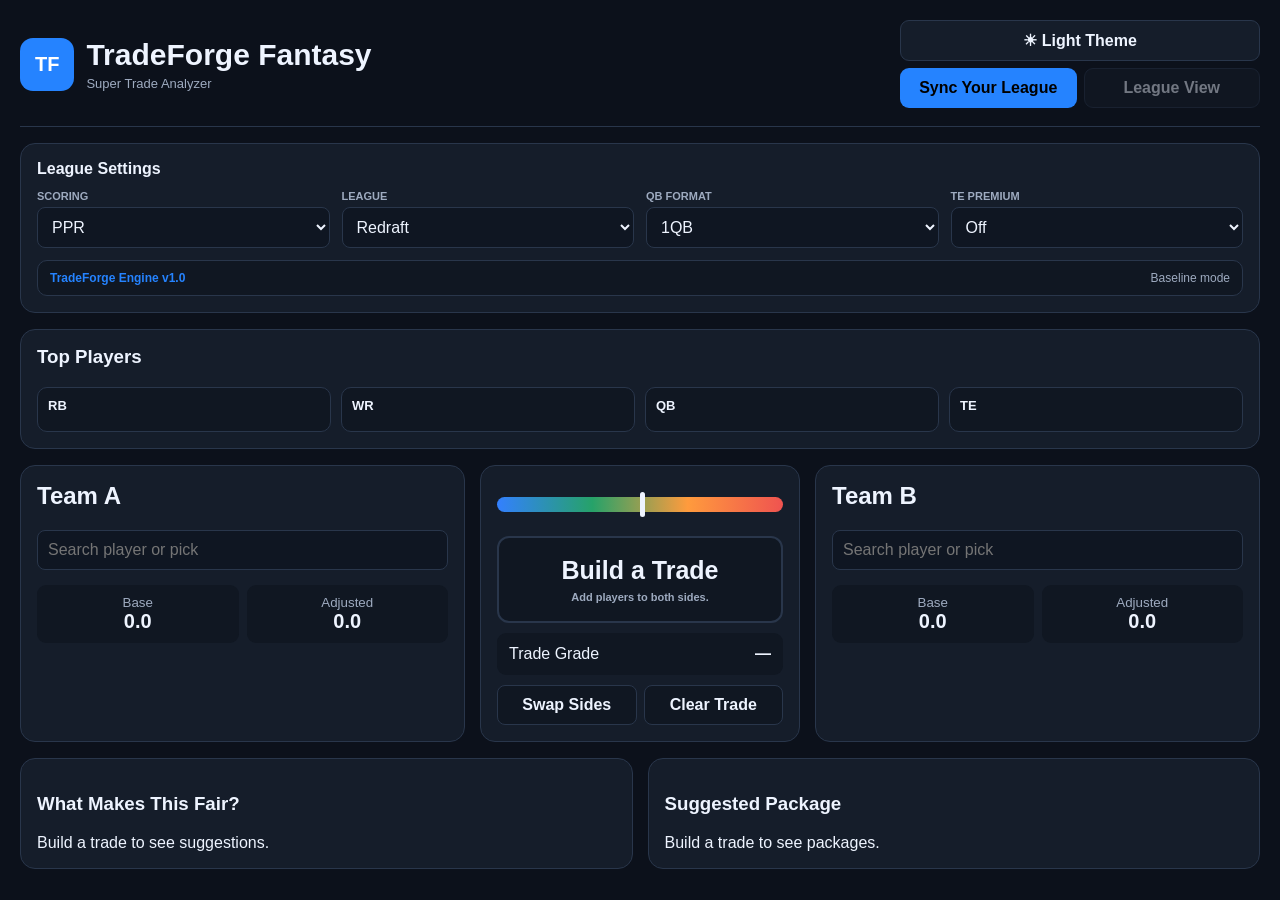
==== commit 2b9978b8: "Update index.html" ====
--- a/my-folder/index.html
+++ b/my-folder/index.html
@@ -1299,7 +1299,8 @@
 ||
 sleeperIdByName[
 norm(p.name)
-];
+let tradeForgeFeedMeta=null;
+   ];
 
 
 return id
@@ -2116,20 +2117,173 @@
 .length;
 
 
+let text=
+
+live
+
+?
+
+`Live Engine • ${live} players`
+
+:
+
+`Baseline mode • ${playerDatabase.length} ranked players`;
+
+
+if(
+tradeForgeFeedMeta?.generatedAt
+){
+
+const updated=
+new Date(
+tradeForgeFeedMeta.generatedAt
+);
+
+
+text+=
+
+` • Updated ${updated.toLocaleString()}`;
+
+}
+
+
+if(
+tradeForgeFeedMeta?.week
+){
+
+text+=
+` • Week ${tradeForgeFeedMeta.week}`;
+
+}
+
+
 $("engine-status")
 .textContent=
-
-live
-
-?
-`Live inputs active for ${live} players • ${playerDatabase.length} ranked players`
-
-:
-`Baseline mode • ${playerDatabase.length} ranked players • live-data ready`;
-
-}
-
-
+text;
+
+}
+
+async function loadTradeForgeFeed(){
+
+try{
+
+const response=
+
+await fetch(
+
+`./tradeforge-data.json?v=${Date.now()}`,
+
+{
+cache:"no-store"
+}
+
+);
+
+
+if(!response.ok){
+
+throw new Error(
+"TradeForge feed unavailable"
+);
+
+}
+
+
+const feed=
+
+await response.json();
+
+
+tradeForgeFeedMeta=
+feed.meta
+||
+null;
+
+
+let applied=0;
+
+
+playerDatabase
+.forEach(
+player=>{
+
+const live=
+
+feed.players
+?.[
+norm(
+player.name
+)
+];
+
+
+if(
+live?.engine
+){
+
+player.engine=
+live.engine;
+
+
+player.liveData=
+live;
+
+
+applied++;
+
+}
+
+}
+);
+
+
+console.log(
+`TradeForge live feed applied to ${applied} players.`
+);
+
+
+renderBoard();
+
+render();
+
+
+if(
+syncedLeague
+&&
+!(
+$("league-page")
+.classList
+.contains(
+"page-hidden"
+)
+)
+){
+
+buildLeaguePage();
+
+}
+
+}
+
+catch(error){
+
+console.warn(
+"TradeForge live feed not loaded. Using baseline player values.",
+error
+);
+
+
+tradeForgeFeedMeta=
+null;
+
+
+renderBoard();
+
+render();
+
+}
+
+}
 /* =========================================================
    TRADE PACKAGE MATH
    ========================================================= */
@@ -5024,10 +5178,12 @@
 "analyzer"
 );
 
-
 renderBoard();
 
 render();
+
+loadTradeForgeFeed();
+
 
 </script>
 
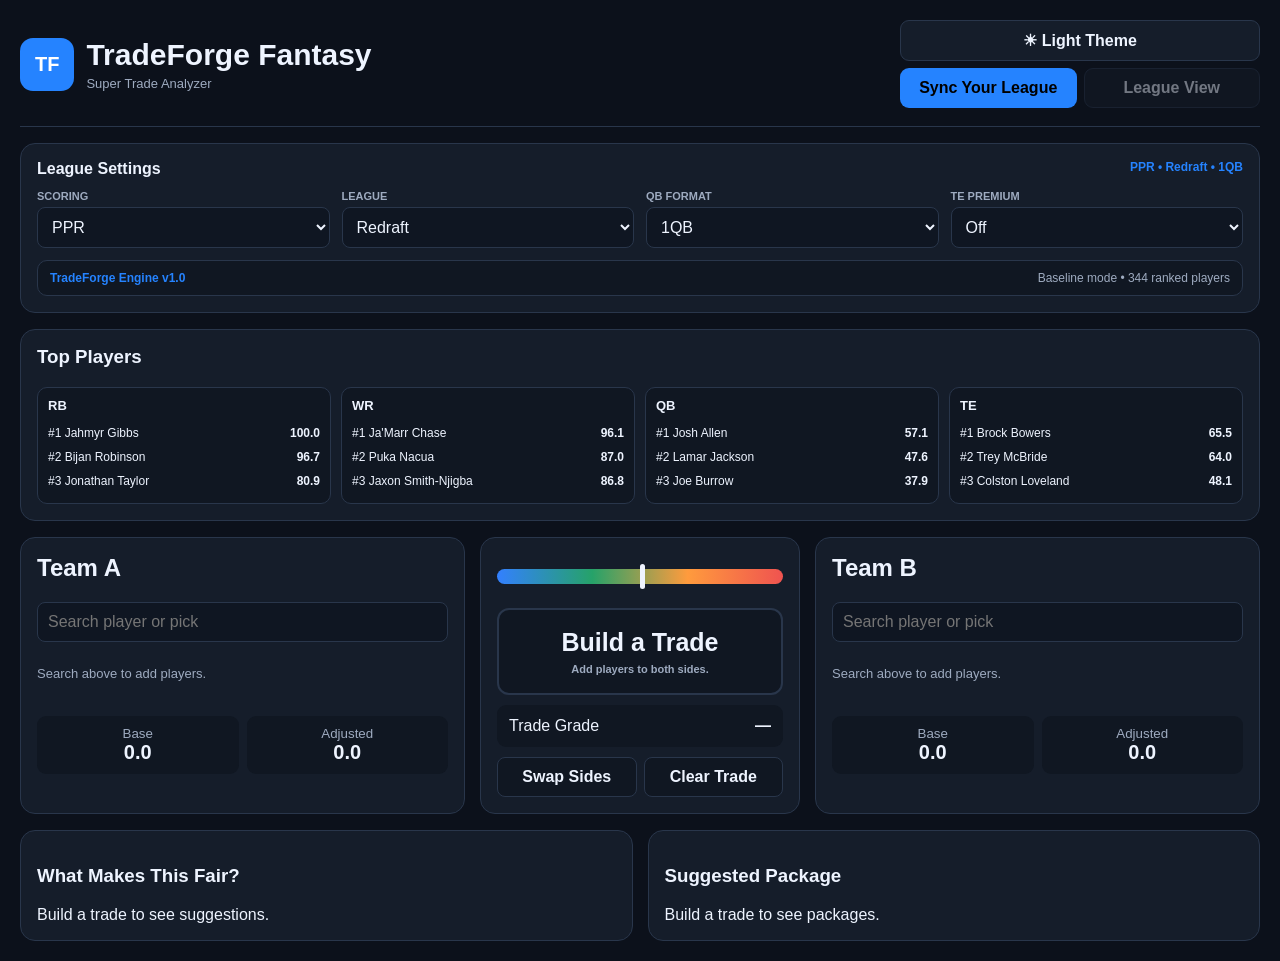
==== commit 8f9506a1: "Update index.html" ====
--- a/my-folder/index.html
+++ b/my-folder/index.html
@@ -441,8 +441,8 @@
 let rosterA="";
 let rosterB="";
 
-let sleeperTrendMarket={};
-let sleeperIdByName={};
+let sleeperTrendMarket={},sleeperIdByName={};
+let tradeForgeFeedMeta=null;
 
 const SUPERSTAR_FACTOR=1.25;
 
@@ -1299,8 +1299,7 @@
 ||
 sleeperIdByName[
 norm(p.name)
-let tradeForgeFeedMeta=null;
-   ];
+];
 
 
 return id
@@ -2109,53 +2108,43 @@
 function updateEngineStatus(){
 
 const live=
-
 playerDatabase
 .filter(
 tfHasAnyEngineData
 )
 .length;
 
-
 let text=
-
 live
-
-?
-
-`Live Engine • ${live} players`
-
-:
-
+?
+`TradeForge Live • ${live} auto-updated players`
+:
 `Baseline mode • ${playerDatabase.length} ranked players`;
 
+if(
+tradeForgeFeedMeta?.week
+){
+text+=
+` • Week ${tradeForgeFeedMeta.week}`;
+}
 
 if(
 tradeForgeFeedMeta?.generatedAt
 ){
-
-const updated=
+const d=
 new Date(
 tradeForgeFeedMeta.generatedAt
 );
 
-
+if(
+!Number.isNaN(
+d.getTime()
+)
+){
 text+=
-
-` • Updated ${updated.toLocaleString()}`;
-
-}
-
-
-if(
-tradeForgeFeedMeta?.week
-){
-
-text+=
-` • Week ${tradeForgeFeedMeta.week}`;
-
-}
-
+` • Updated ${d.toLocaleString()}`;
+}
+}
 
 $("engine-status")
 .textContent=
@@ -2163,52 +2152,40 @@
 
 }
 
+
 async function loadTradeForgeFeed(){
 
 try{
 
 const response=
-
 await fetch(
-
 `./tradeforge-data.json?v=${Date.now()}`,
-
 {
 cache:"no-store"
 }
-
-);
-
+);
 
 if(!response.ok){
-
 throw new Error(
-"TradeForge feed unavailable"
-);
-
-}
-
+`Feed HTTP ${response.status}`
+);
+}
 
 const feed=
-
 await response.json();
-
 
 tradeForgeFeedMeta=
 feed.meta
 ||
 null;
 
-
 let applied=0;
-
 
 playerDatabase
 .forEach(
 player=>{
 
 const live=
-
 feed.players
 ?.[
 norm(
@@ -2216,36 +2193,27 @@
 )
 ];
 
-
 if(
 live?.engine
 ){
-
 player.engine=
 live.engine;
 
-
 player.liveData=
 live;
 
-
 applied++;
-
-}
-
-}
-);
-
+}
+
+}
+);
 
 console.log(
-`TradeForge live feed applied to ${applied} players.`
-);
-
+`TradeForge nflverse feed applied to ${applied} players.`
+);
 
 renderBoard();
-
 render();
-
 
 if(
 syncedLeague
@@ -2258,9 +2226,7 @@
 )
 )
 ){
-
 buildLeaguePage();
-
 }
 
 }
@@ -2268,22 +2234,21 @@
 catch(error){
 
 console.warn(
-"TradeForge live feed not loaded. Using baseline player values.",
+"TradeForge live feed unavailable; baseline values remain active.",
 error
 );
-
 
 tradeForgeFeedMeta=
 null;
 
-
 renderBoard();
-
 render();
 
 }
 
 }
+
+
 /* =========================================================
    TRADE PACKAGE MATH
    ========================================================= */
